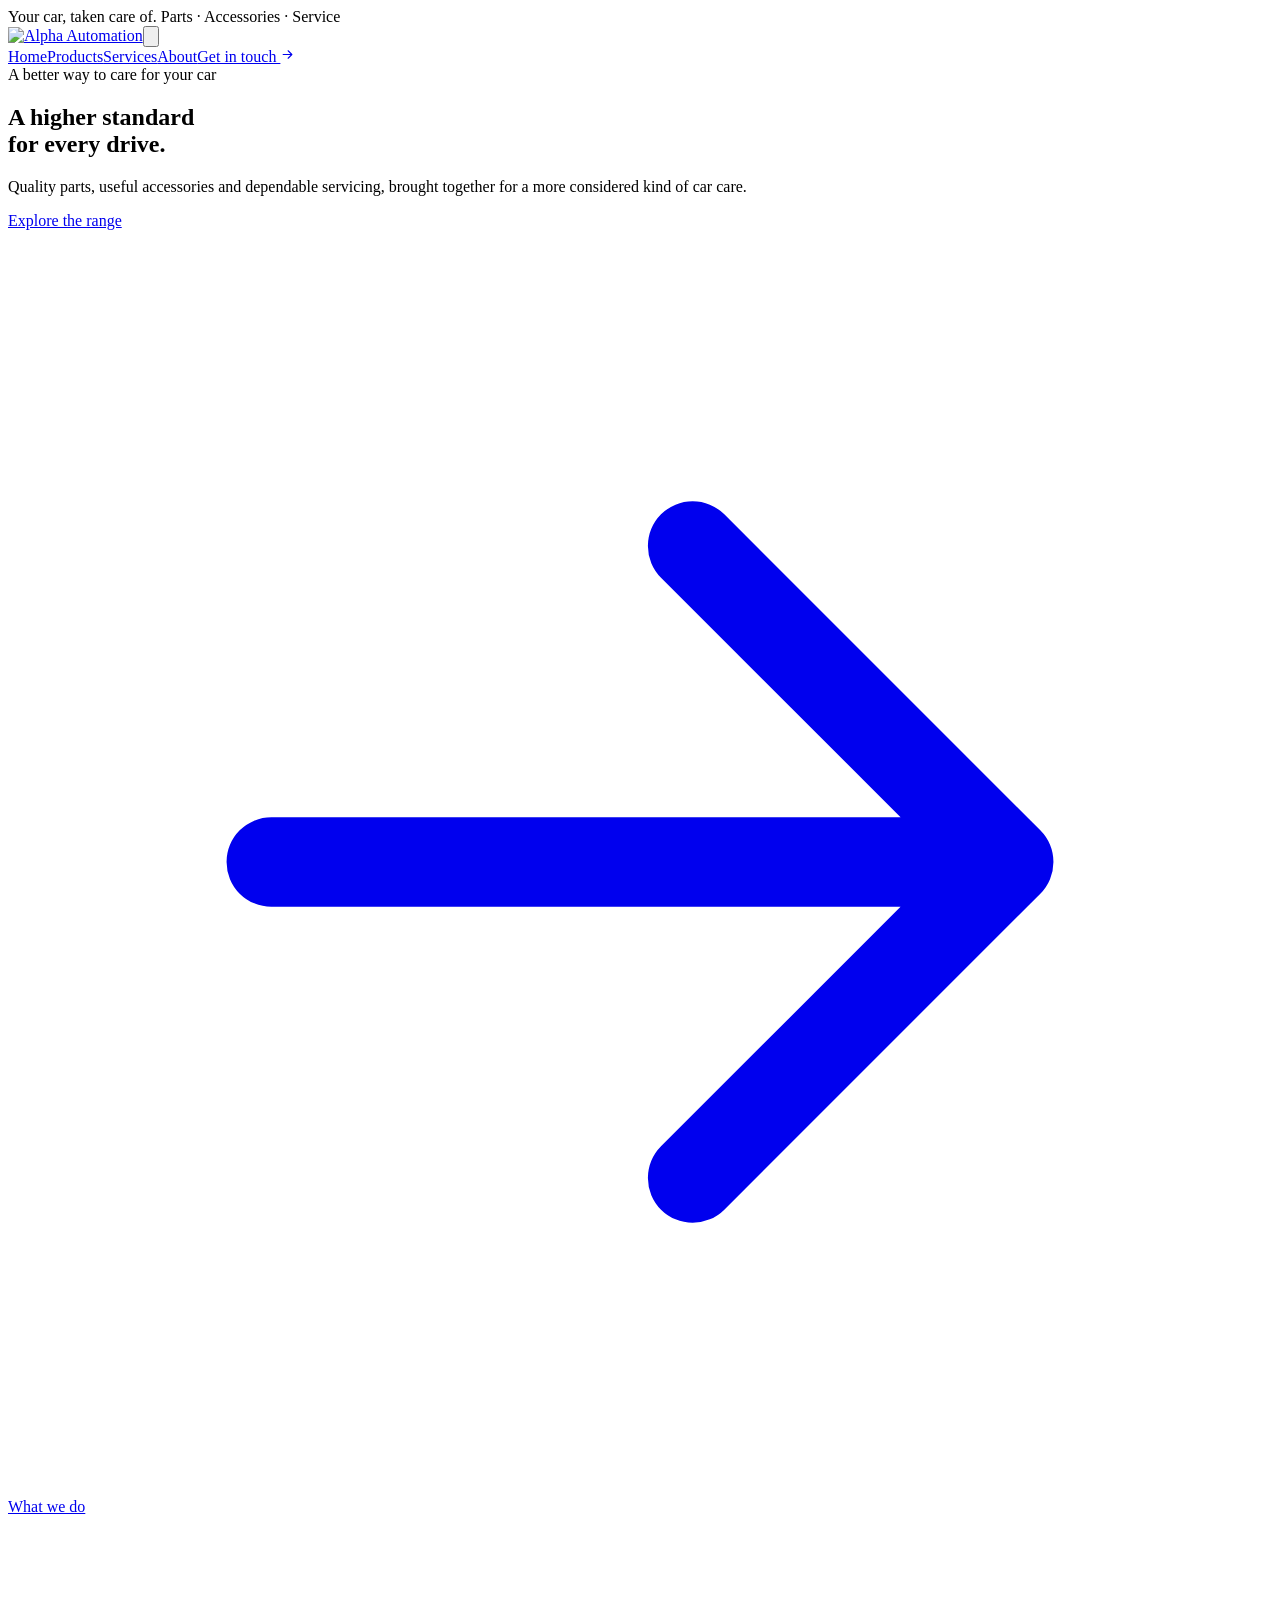
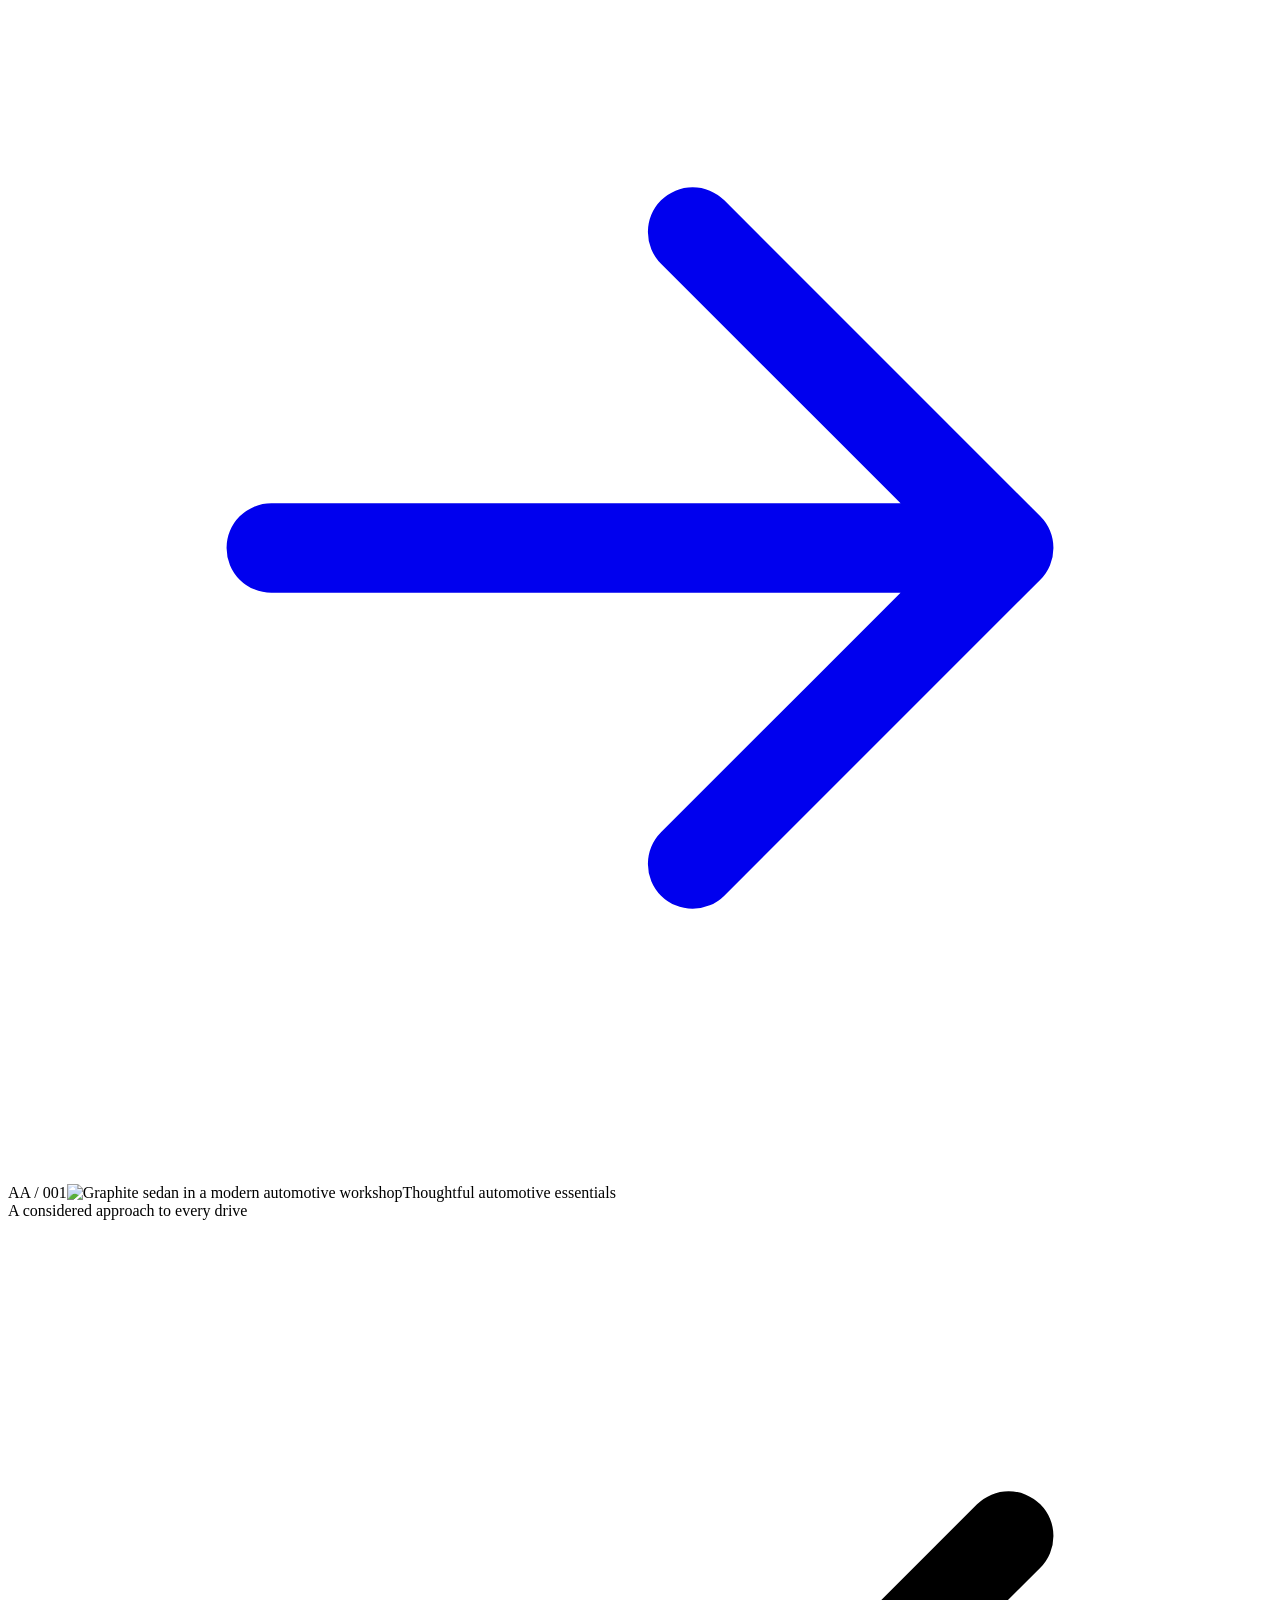
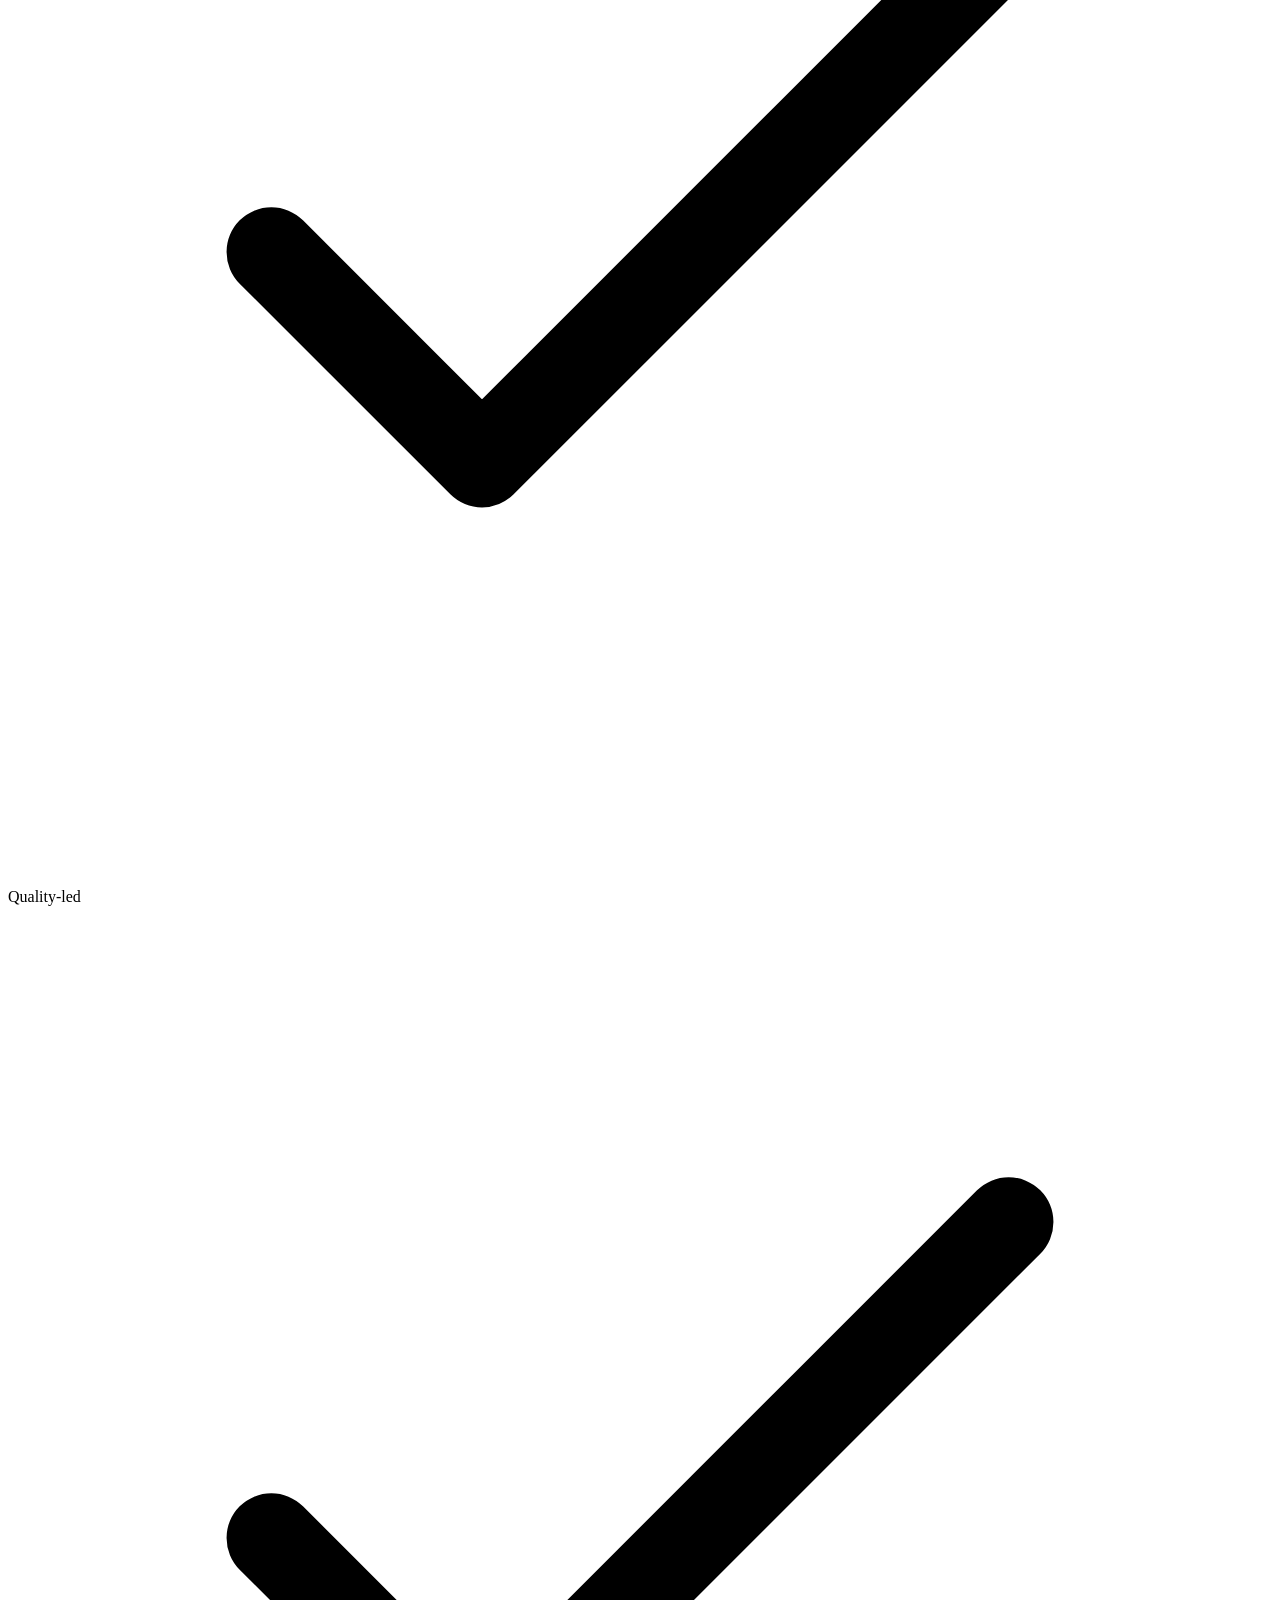
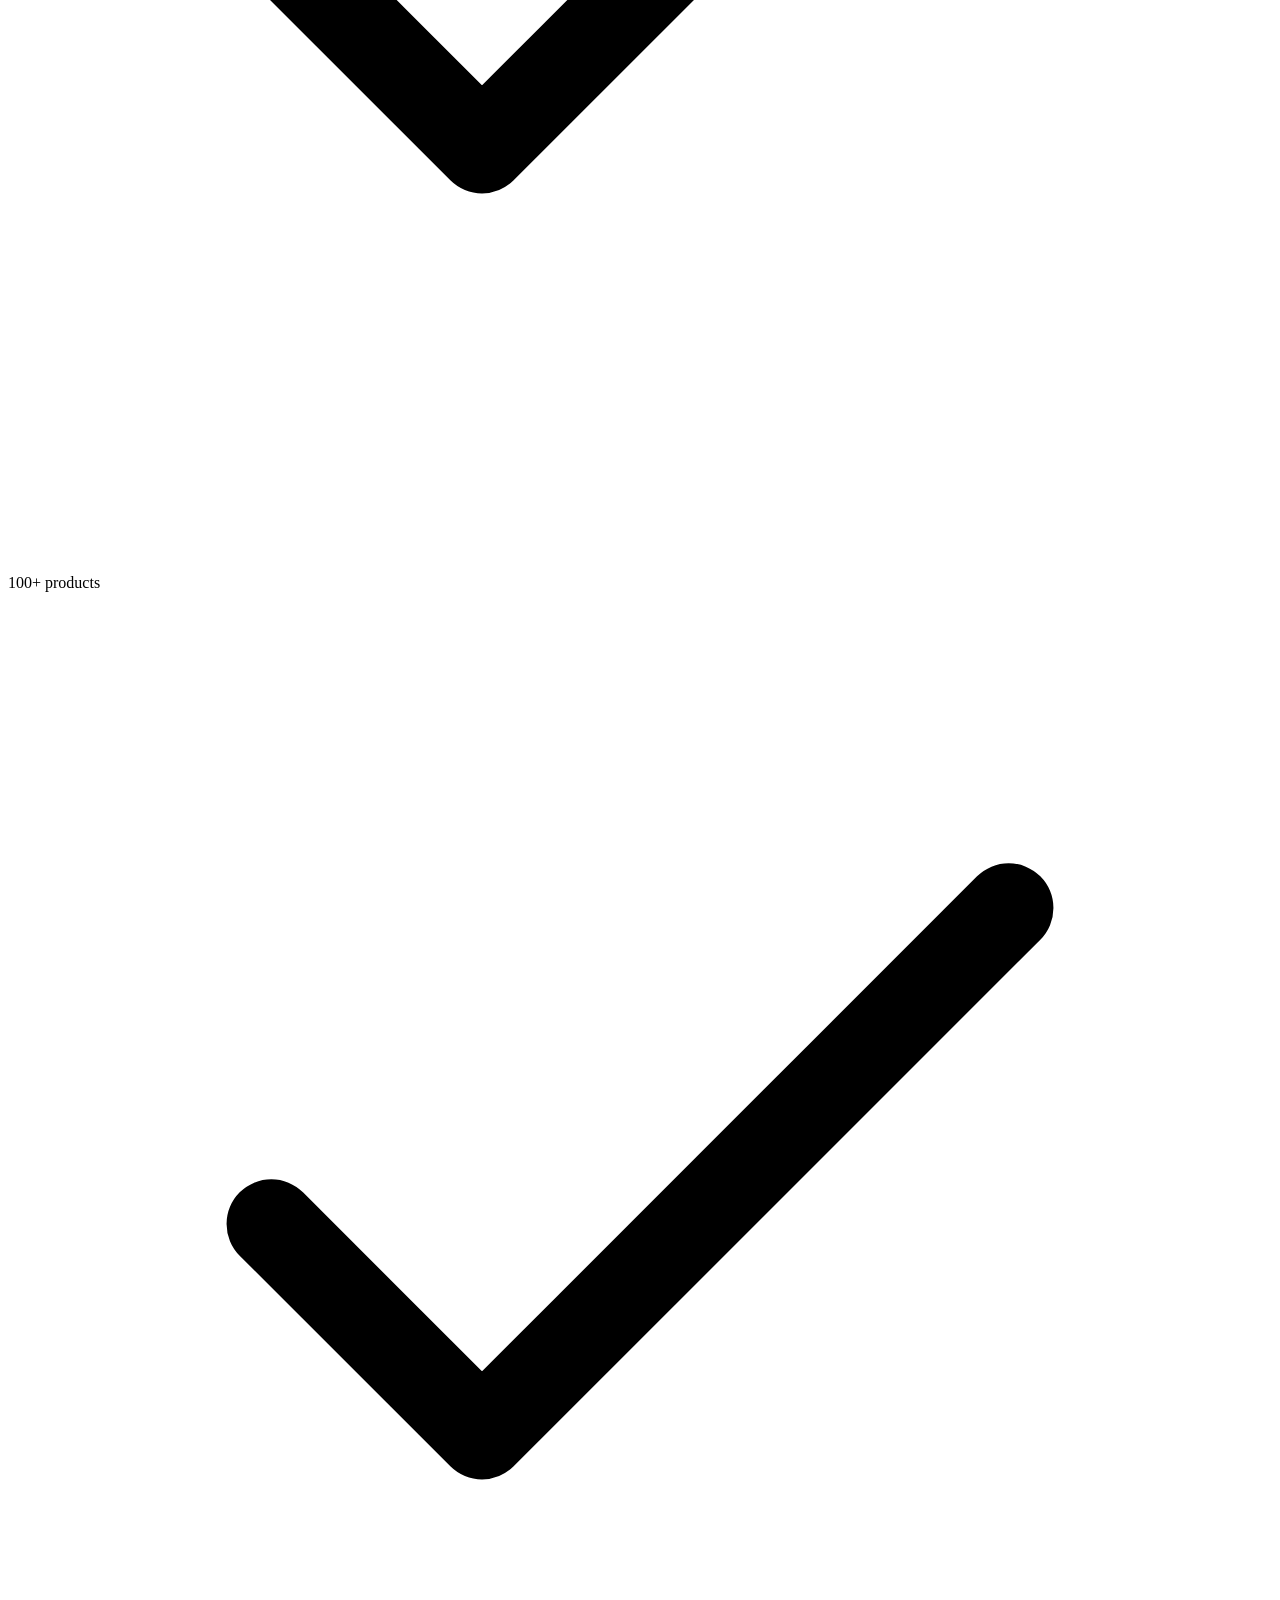
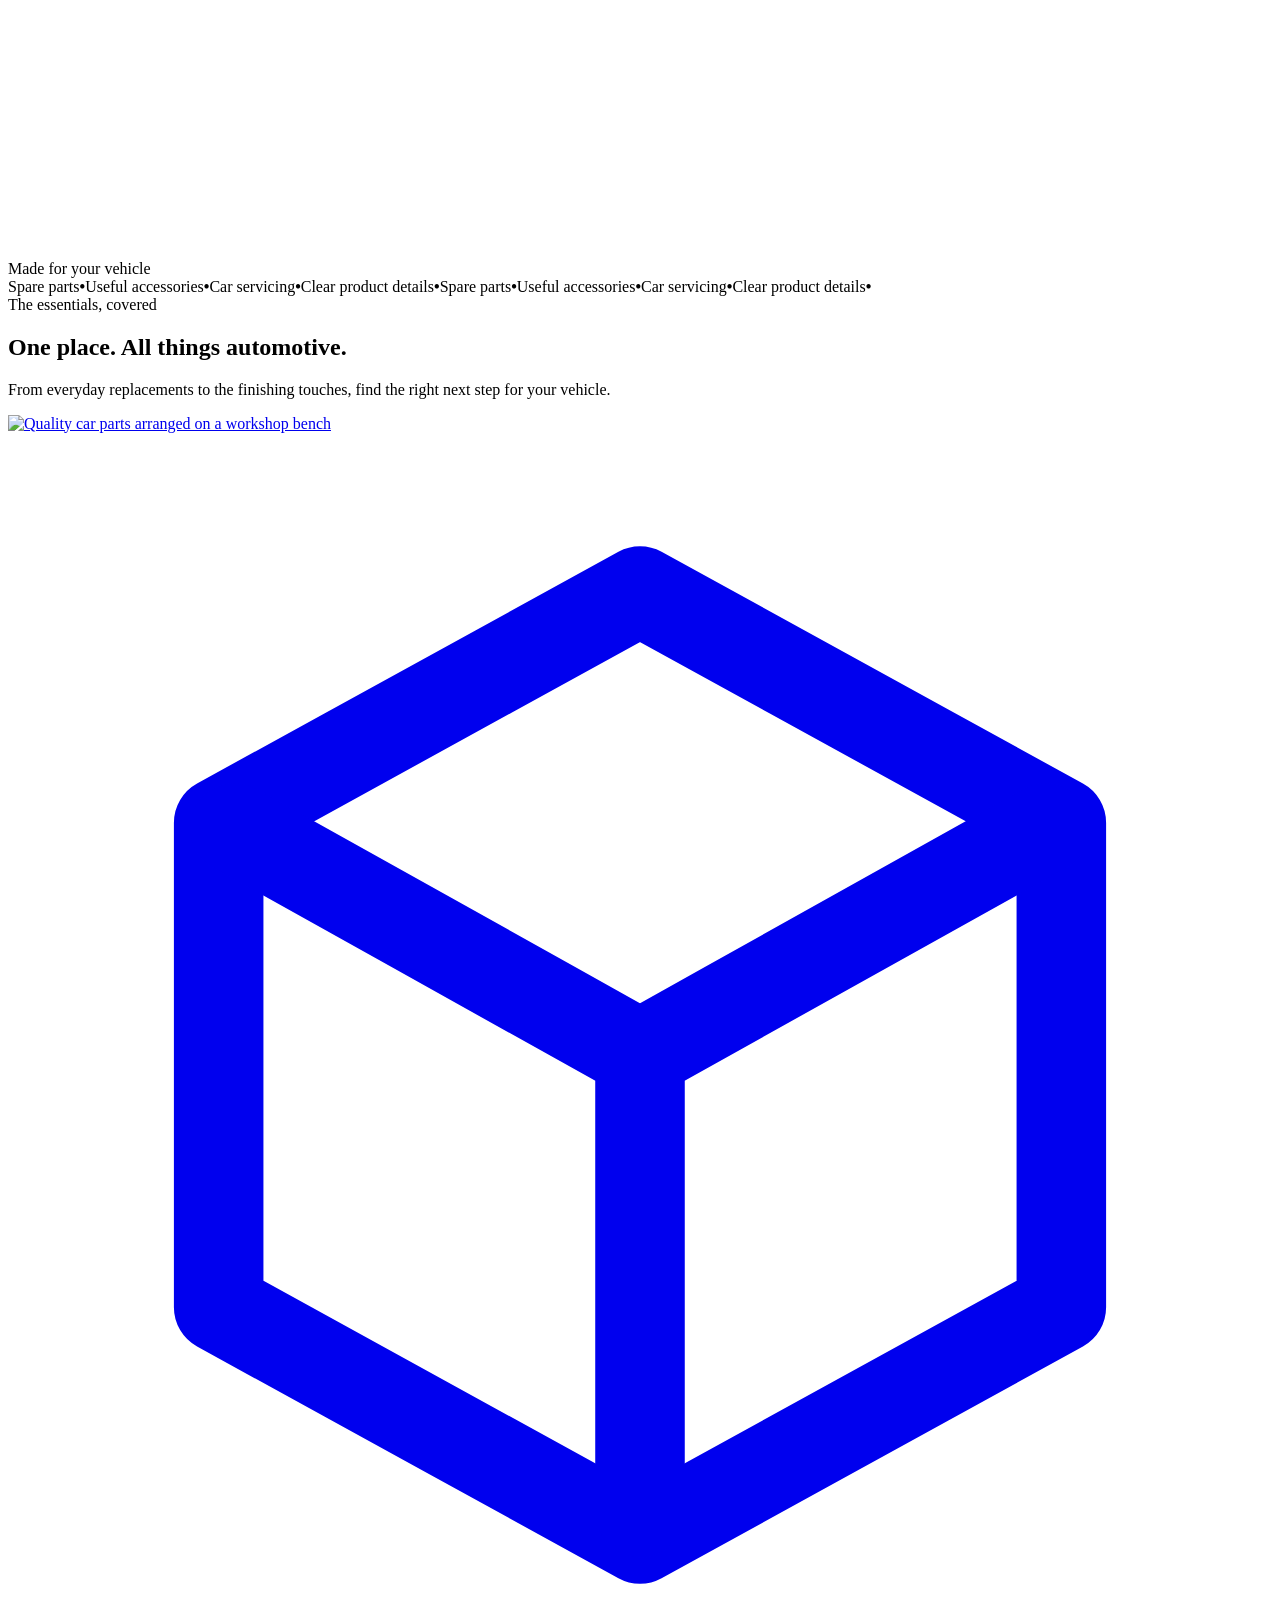
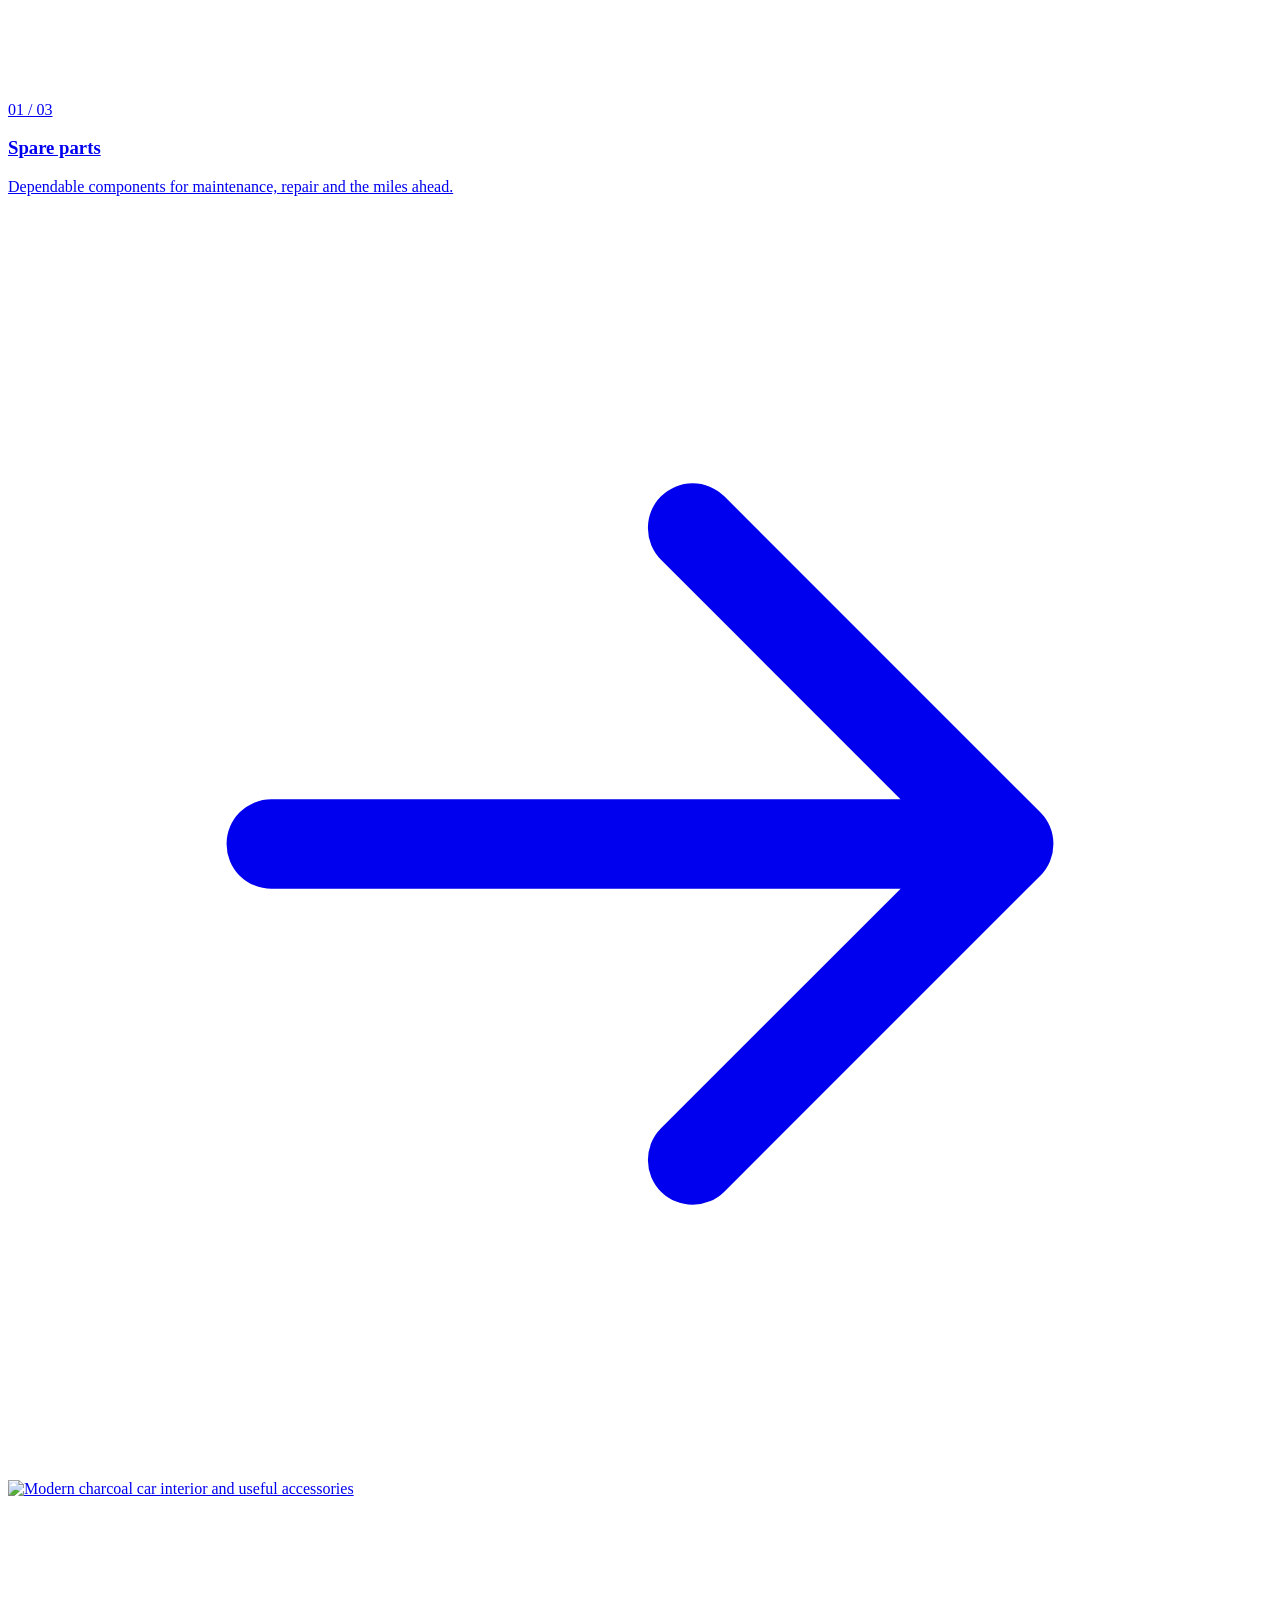
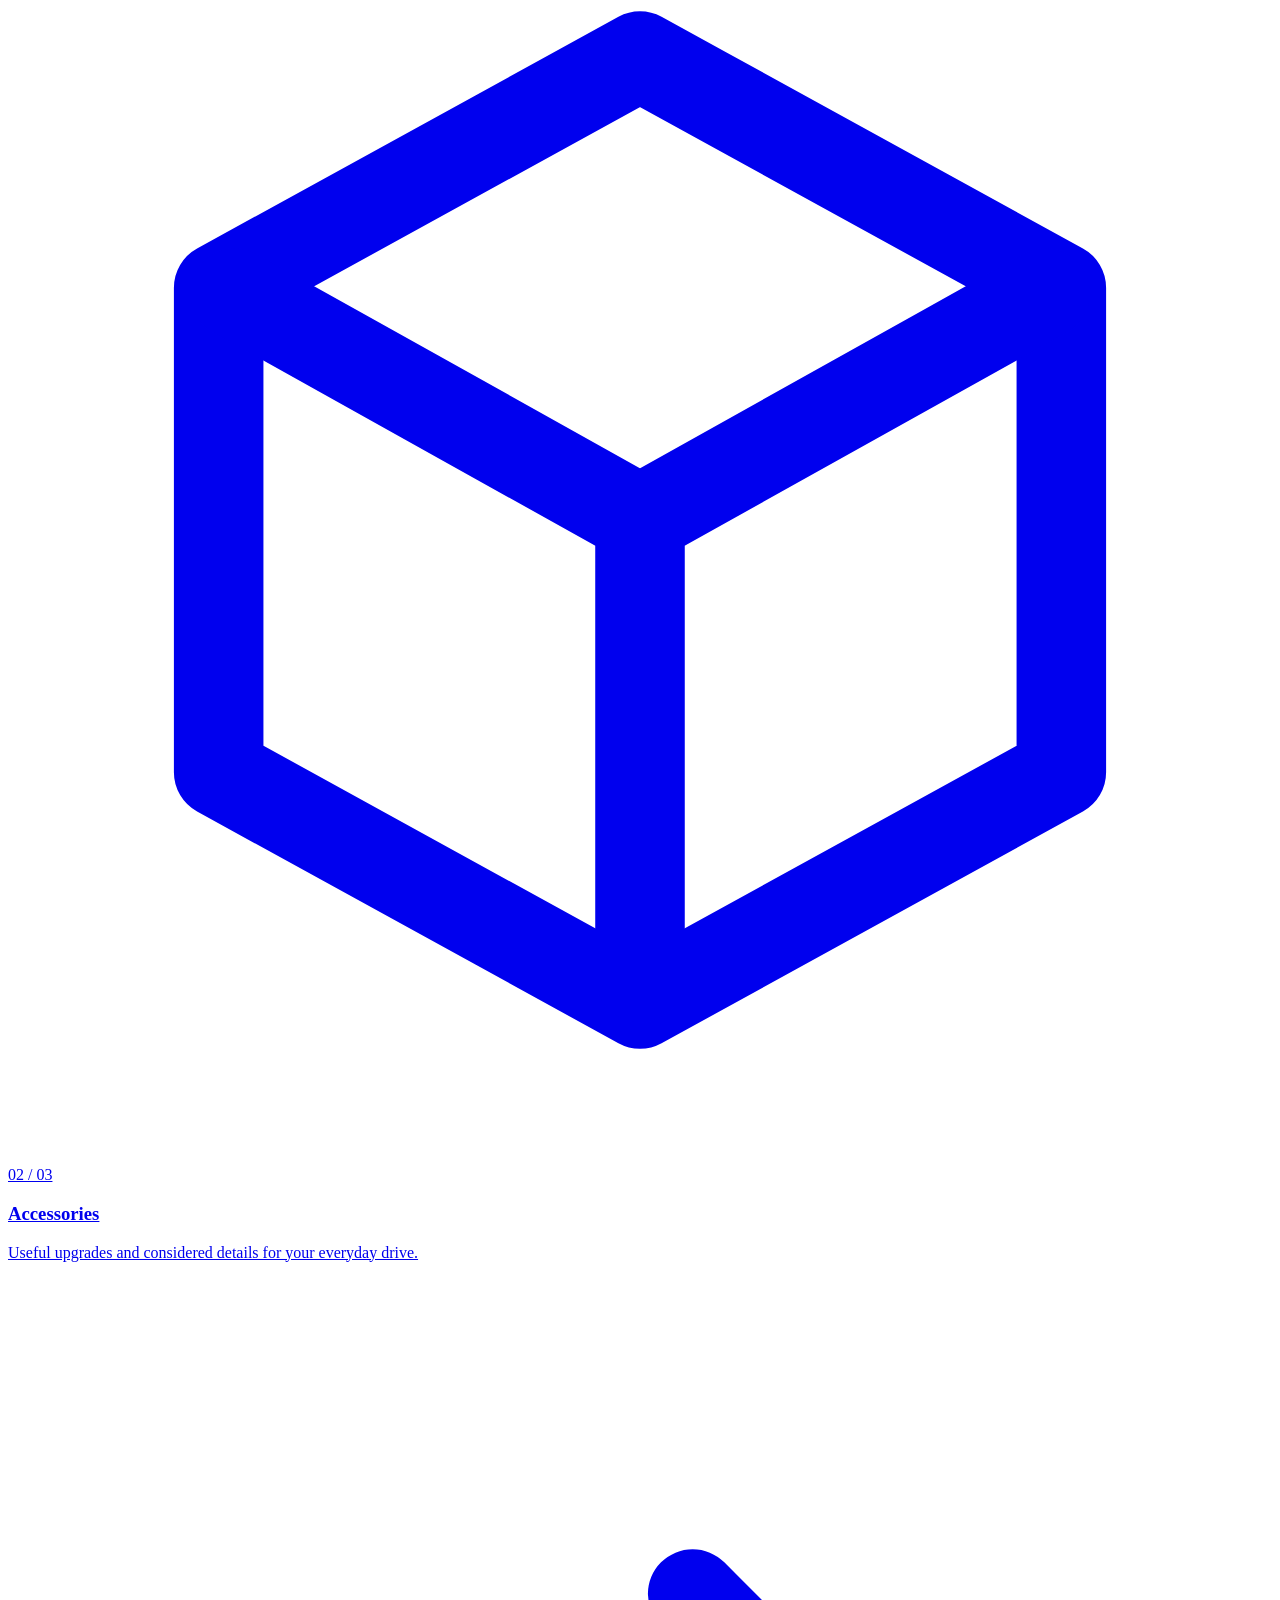
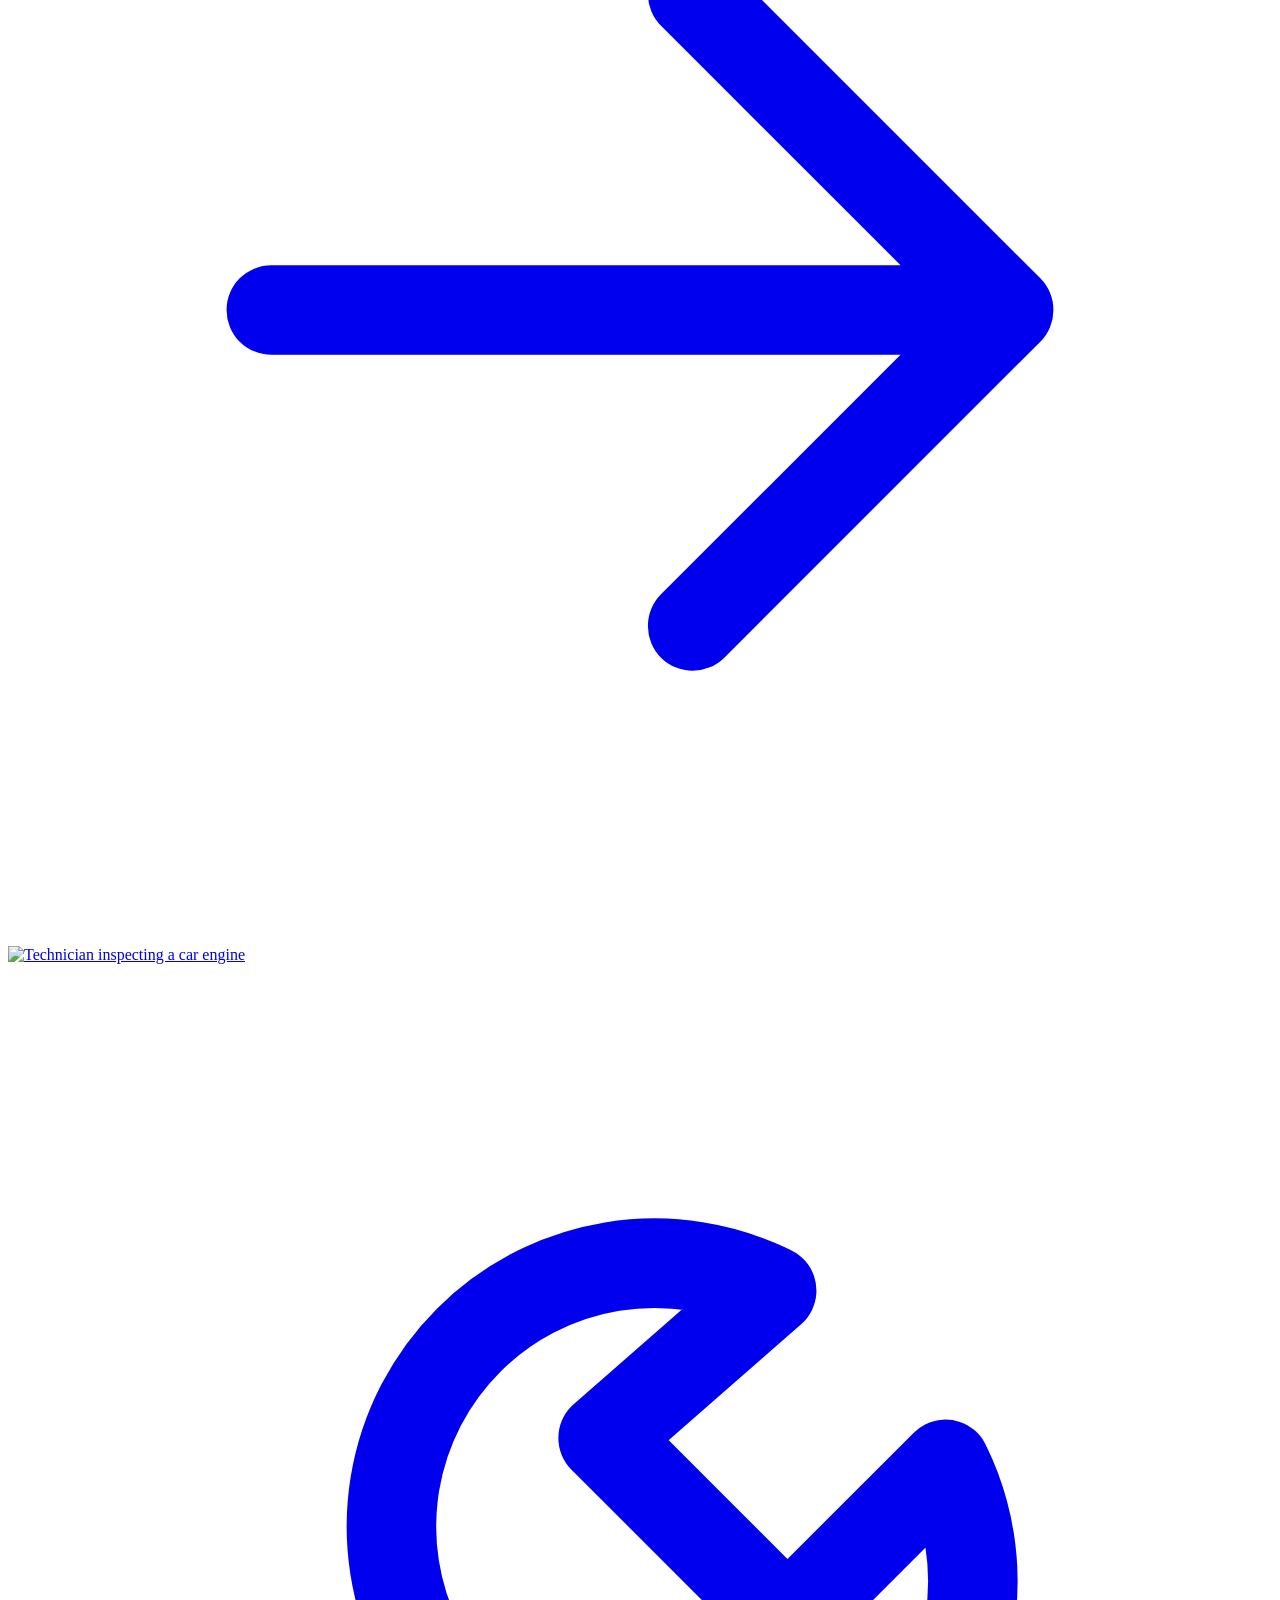
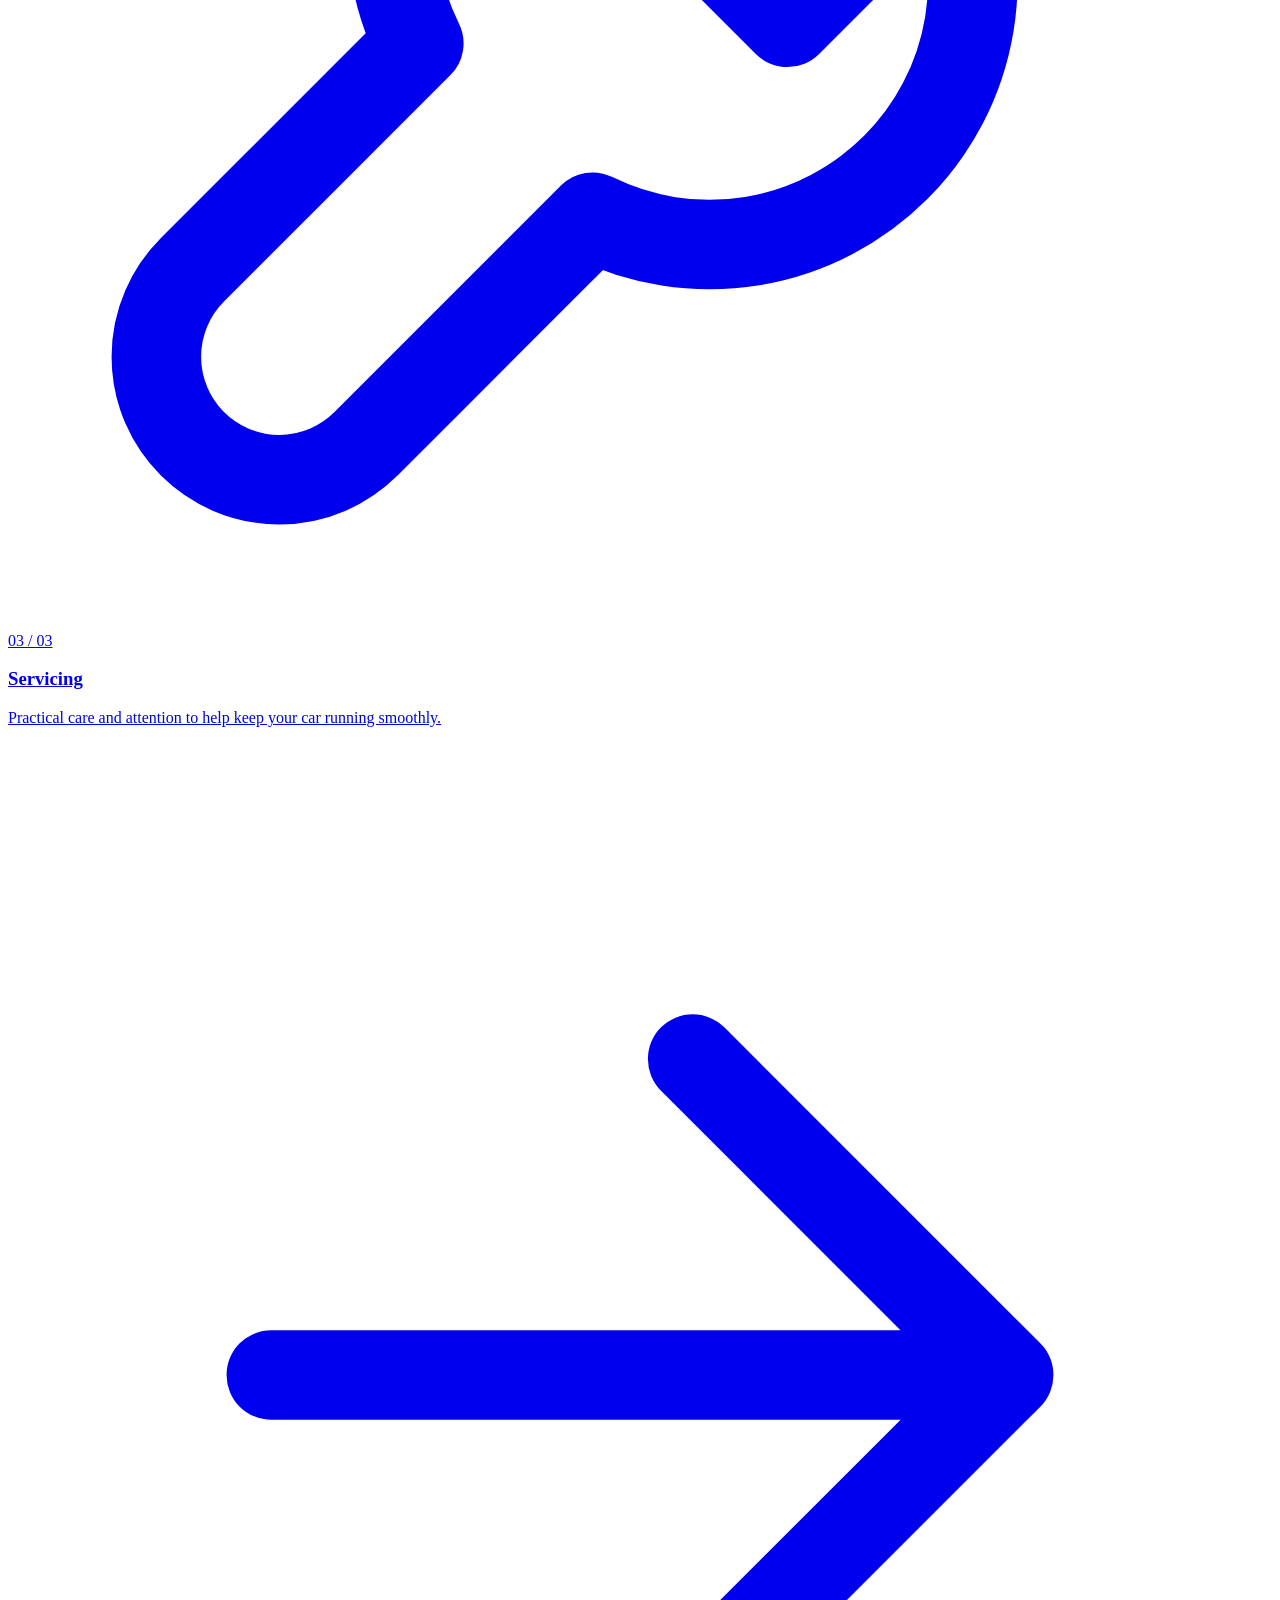
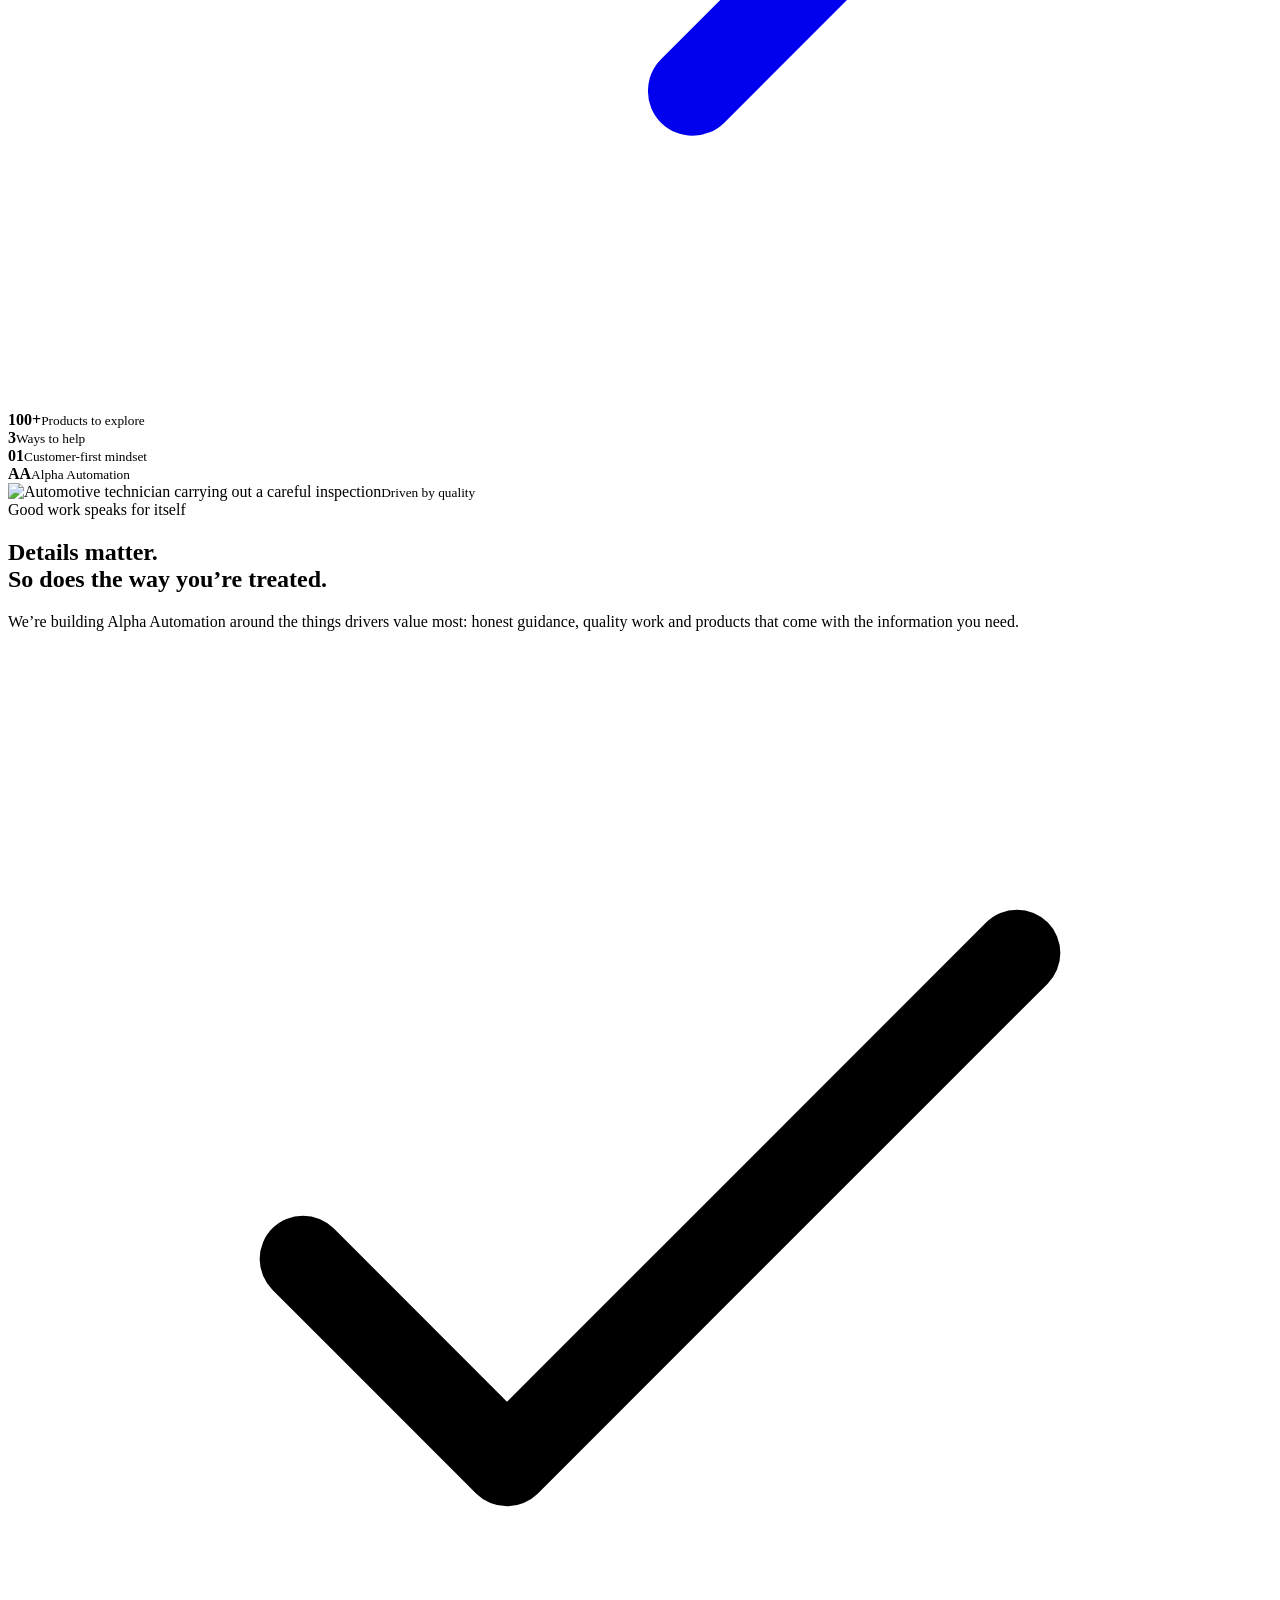
==== index.html @ ab5b9062 "Add Alpha Automation website pages" ====
<!doctype html>
<html lang="en">
<head><meta charset="utf-8"><meta name="viewport" content="width=device-width, initial-scale=1"><meta name="description" content="Alpha Automation brings together quality car parts, accessories and servicing. Find what your vehicle needs, all in one place."><meta name="theme-color" content="#f7f7f5"><title>Alpha Automation — Everything your car needs</title><link rel="icon" href="assets/alpha-logo.png"><link rel="stylesheet" href="assets/site.css"><link rel="stylesheet" href="assets/details.css"><link rel="stylesheet" href="assets/visual-upgrade.css"><link rel="stylesheet" href="assets/readability.css"></head>
<body>
<div class="announcement">Your car, taken care of. <span>Parts · Accessories · Service</span></div>
<header class="header"><div class="wrap nav"><a class="brand" href="index.html" aria-label="Alpha Automation home"><img src="assets/alpha-logo.png" alt="Alpha Automation"></a><button class="menu-toggle" aria-label="Open navigation" aria-expanded="false"><svg viewBox="0 0 24 24" fill="none" stroke="currentColor" stroke-width="1.7"><path d="M4 7h16M4 12h16M4 17h16"/></svg></button><nav class="links" aria-label="Main navigation"><a href="index.html" aria-current="page">Home</a><a href="products.html">Products</a><a href="services.html">Services</a><a href="about.html">About</a><a class="nav-cta" href="contact.html">Get in touch <svg viewBox="0 0 24 24" width="15" height="15" viewBox="0 0 24 24" fill="none" stroke="currentColor" stroke-width="1.7" stroke-linecap="round" stroke-linejoin="round" aria-hidden="true"><path d="M5 12h14m-6-6 6 6-6 6"/></svg></a></nav></div></header>
<main>
<section class="hero"><div class="wrap hero-grid"><div class="hero-copy"><div class="eyebrow">A better way to care for your car</div><h1>A higher standard<br><span>for every drive.</span></h1><p>Quality parts, useful accessories and dependable servicing, brought together for a more considered kind of car care.</p><div class="button-row"><a class="button" href="products.html">Explore the range <svg viewBox="0 0 24 24" fill="none" stroke="currentColor" stroke-width="1.7" stroke-linecap="round" stroke-linejoin="round" aria-hidden="true"><path d="M5 12h14m-6-6 6 6-6 6"/></svg></a><a class="text-link" href="services.html">What we do <svg viewBox="0 0 24 24" fill="none" stroke="currentColor" stroke-width="1.7" stroke-linecap="round" stroke-linejoin="round" aria-hidden="true"><path d="M5 12h14m-6-6 6 6-6 6"/></svg></a></div></div><div class="hero-art"><span class="art-index">AA / 001</span><img src="assets/hero-automotive.jpg" alt="Graphite sedan in a modern automotive workshop"><span class="art-label">Thoughtful automotive essentials</span></div></div></section>
<div class="wrap trust-row"><div class="trust-note">A considered approach to every drive</div><div class="trust-items"><span><svg viewBox="0 0 24 24" fill="none" stroke="currentColor" stroke-width="1.7" stroke-linecap="round" stroke-linejoin="round" aria-hidden="true"><path d="m5 12 4 4L19 6"/></svg>Quality-led</span><span><svg viewBox="0 0 24 24" fill="none" stroke="currentColor" stroke-width="1.7" stroke-linecap="round" stroke-linejoin="round" aria-hidden="true"><path d="m5 12 4 4L19 6"/></svg>100+ products</span><span><svg viewBox="0 0 24 24" fill="none" stroke="currentColor" stroke-width="1.7" stroke-linecap="round" stroke-linejoin="round" aria-hidden="true"><path d="m5 12 4 4L19 6"/></svg>Made for your vehicle</span></div></div>
<div class="route-strip" aria-label="Alpha Automation: spare parts, accessories and servicing"><div class="route-track" aria-hidden="true"><span>Spare parts</span><b>•</b><span>Useful accessories</span><b>•</b><span>Car servicing</span><b>•</b><span>Clear product details</span><b>•</b><span>Spare parts</span><b>•</b><span>Useful accessories</span><b>•</b><span>Car servicing</span><b>•</b><span>Clear product details</span><b>•</b></div></div><section class="section"><div class="wrap"><div class="section-head"><div><div class="eyebrow">The essentials, covered</div><h2>One place. All things automotive.</h2></div><p>From everyday replacements to the finishing touches, find the right next step for your vehicle.</p></div><div class="category-grid"><a class="category-card" href="products.html#spare-parts"><img class="category-photo" src="assets/product-parts.jpg" alt="Quality car parts arranged on a workshop bench"><div class="category-details"><div class="card-top"><span class="icon-box"><svg viewBox="0 0 24 24" fill="none" stroke="currentColor" stroke-width="1.7" stroke-linecap="round" stroke-linejoin="round" aria-hidden="true"><path d="m12 3 8 4.4v9.2L12 21l-8-4.4V7.4L12 3Z"/><path d="m4.3 7.5 7.7 4.3 7.7-4.3M12 12v8.5"/></svg></span><span class="card-number">01 / 03</span></div><div><h3>Spare parts</h3><p>Dependable components for maintenance, repair and the miles ahead.</p></div></div><svg class="card-arrow" viewBox="0 0 24 24" fill="none" stroke="currentColor" stroke-width="1.7" stroke-linecap="round" stroke-linejoin="round" aria-hidden="true"><path d="M5 12h14m-6-6 6 6-6 6"/></svg></a><a class="category-card" href="products.html#accessories"><img class="category-photo" src="assets/interior-accessories.jpg" alt="Modern charcoal car interior and useful accessories"><div class="category-details"><div class="card-top"><span class="icon-box"><svg viewBox="0 0 24 24" fill="none" stroke="currentColor" stroke-width="1.7" stroke-linecap="round" stroke-linejoin="round" aria-hidden="true"><path d="m12 3 8 4.4v9.2L12 21l-8-4.4V7.4L12 3Z"/><path d="m4.3 7.5 7.7 4.3 7.7-4.3M12 12v8.5"/></svg></span><span class="card-number">02 / 03</span></div><div><h3>Accessories</h3><p>Useful upgrades and considered details for your everyday drive.</p></div></div><svg class="card-arrow" viewBox="0 0 24 24" fill="none" stroke="currentColor" stroke-width="1.7" stroke-linecap="round" stroke-linejoin="round" aria-hidden="true"><path d="M5 12h14m-6-6 6 6-6 6"/></svg></a><a class="category-card" href="services.html"><img class="category-photo" src="assets/service-workshop.jpg" alt="Technician inspecting a car engine"><div class="category-details"><div class="card-top"><span class="icon-box"><svg viewBox="0 0 24 24" fill="none" stroke="currentColor" stroke-width="1.7" stroke-linecap="round" stroke-linejoin="round" aria-hidden="true"><path d="M14.5 6.2a5 5 0 0 0-6.7 6.7L3.5 17.2a2.3 2.3 0 0 0 3.3 3.3l4.3-4.3a5 5 0 0 0 6.7-6.7l-3 3-3.5-3.5 3.2-2.8Z"/></svg></span><span class="card-number">03 / 03</span></div><div><h3>Servicing</h3><p>Practical care and attention to help keep your car running smoothly.</p></div></div><svg class="card-arrow" viewBox="0 0 24 24" fill="none" stroke="currentColor" stroke-width="1.7" stroke-linecap="round" stroke-linejoin="round" aria-hidden="true"><path d="M5 12h14m-6-6 6 6-6 6"/></svg></a></div></div></section>
<section class="stat-band"><div class="wrap stats"><div class="stat"><strong>100<span>+</span></strong><small>Products to explore</small></div><div class="stat"><strong>3</strong><small>Ways to help</small></div><div class="stat"><strong>01</strong><small>Customer-first mindset</small></div><div class="stat"><strong>AA</strong><small>Alpha Automation</small></div></div></section>
<section class="section"><div class="wrap split"><div class="split-visual"><img class="split-image" src="assets/service-workshop.jpg" alt="Automotive technician carrying out a careful inspection"><small>Driven by quality</small></div><div class="split-copy"><div class="eyebrow">Good work speaks for itself</div><h2>Details matter.<br>So does the way you’re treated.</h2><p>We’re building Alpha Automation around the things drivers value most: honest guidance, quality work and products that come with the information you need.</p><ul class="check-list"><li><svg viewBox="0 0 24 24" fill="none" stroke="currentColor" stroke-width="1.7" stroke-linecap="round" stroke-linejoin="round" aria-hidden="true"><path d="m5 12 4 4L19 6"/></svg>Clear product information and specifications</li><li><svg viewBox="0 0 24 24" fill="none" stroke="currentColor" stroke-width="1.7" stroke-linecap="round" stroke-linejoin="round" aria-hidden="true"><path d="m5 12 4 4L19 6"/></svg>Support across parts, accessories and servicing</li><li><svg viewBox="0 0 24 24" fill="none" stroke="currentColor" stroke-width="1.7" stroke-linecap="round" stroke-linejoin="round" aria-hidden="true"><path d="m5 12 4 4L19 6"/></svg>A modern, straightforward experience</li></ul><a class="text-link" href="about.html">Get to know us <svg viewBox="0 0 24 24" fill="none" stroke="currentColor" stroke-width="1.7" stroke-linecap="round" stroke-linejoin="round" aria-hidden="true"><path d="M5 12h14m-6-6 6 6-6 6"/></svg></a></div></div></section>
<section class="section" style="padding-top:0"><div class="wrap cta"><div><div class="eyebrow">Need a hand?</div><h2>Tell us what your car needs.</h2><p>Share the details and we’ll help you find the right way forward.</p></div><a class="button" href="contact.html">Start an enquiry <svg viewBox="0 0 24 24" fill="none" stroke="currentColor" stroke-width="1.7" stroke-linecap="round" stroke-linejoin="round" aria-hidden="true"><path d="M5 12h14m-6-6 6 6-6 6"/></svg></a></div></section>
</main>
<footer class="footer"><div class="wrap"><div class="footer-main"><div class="footer-brand"><a href="index.html"><img src="assets/alpha-logo.png" alt="Alpha Automation"></a><p>Quality automotive essentials, helpful service and a better experience at every turn.</p></div><div class="footer-col"><h4>Explore</h4><a href="products.html">Products</a><a href="services.html">Services</a><a href="about.html">About Alpha</a></div><div class="footer-col"><h4>Help</h4><a href="contact.html">Contact</a><a href="contact.html#faq">FAQs</a></div><div class="footer-col footer-contact"><h4>Contact details</h4><div class="contact-line"><svg viewBox="0 0 24 24" fill="none" stroke="currentColor" stroke-width="1.7" stroke-linecap="round" stroke-linejoin="round" aria-hidden="true"><path d="M21 16.4v3a2 2 0 0 1-2.2 2A19.8 19.8 0 0 1 10.2 18a19.5 19.5 0 0 1-6-6A19.8 19.8 0 0 1 1.9 3.2 2 2 0 0 1 3.9 1h3a2 2 0 0 1 2 1.7c.12.9.33 1.8.65 2.65a2 2 0 0 1-.45 2.1L7.8 8.8a16 16 0 0 0 6 6l1.35-1.3a2 2 0 0 1 2.1-.45c.85.32 1.75.53 2.65.65A2 2 0 0 1 21 16.4Z"/></svg><a href="tel:+919892121089">+91 98921 21089</a></div><div class="contact-line"><svg viewBox="0 0 24 24" fill="none" stroke="currentColor" stroke-width="1.7" stroke-linecap="round" stroke-linejoin="round" aria-hidden="true"><path d="M21 16.4v3a2 2 0 0 1-2.2 2A19.8 19.8 0 0 1 10.2 18a19.5 19.5 0 0 1-6-6A19.8 19.8 0 0 1 1.9 3.2 2 2 0 0 1 3.9 1h3a2 2 0 0 1 2 1.7c.12.9.33 1.8.65 2.65a2 2 0 0 1-.45 2.1L7.8 8.8a16 16 0 0 0 6 6l1.35-1.3a2 2 0 0 1 2.1-.45c.85.32 1.75.53 2.65.65A2 2 0 0 1 21 16.4Z"/></svg><a href="tel:+919107000080">+91 91070 00080</a></div><div class="contact-line"><svg viewBox="0 0 24 24" fill="none" stroke="currentColor" stroke-width="1.6" stroke-linecap="round" stroke-linejoin="round" aria-hidden="true"><rect x="3" y="5" width="18" height="14" rx="1.5"/><path d="m4 7 8 6 8-6"/></svg><a href="mailto:email-alphaautomation9@gmail.com">email-alphaautomation9@gmail.com</a></div><div class="contact-line"><svg viewBox="0 0 24 24" fill="none" stroke="currentColor" stroke-width="1.55" stroke-linecap="round" stroke-linejoin="round" aria-hidden="true"><path d="M20.5 11.3a8.45 8.45 0 0 1-12.4 7.5L4 20l1.2-4A8.45 8.45 0 1 1 20.5 11.3Z"/><path d="M8.4 7.5c-.2-.4-.4-.5-.7-.5h-.5c-.3 0-.6.1-.8.4-.3.3-1 1-1 2.3s1 2.7 1.2 2.9c.1.2 2 3.2 5 4.3.7.3 1.2.5 1.6.6.7.2 1.3.2 1.8.1.5-.1 1.6-.7 1.8-1.3.2-.6.2-1.2.2-1.3-.1-.1-.3-.2-.6-.3l-1.9-.9c-.3-.1-.5-.2-.6.1l-.9 1.1c-.2.2-.3.2-.6.1-.3-.1-1.2-.4-2.2-1.3-.8-.7-1.3-1.6-1.5-1.9-.1-.3 0-.4.1-.6l.5-.6c.2-.2.2-.3.3-.5.1-.2 0-.4 0-.5l-.8-2.1Z"/></svg><a href="https://wa.me/919920092190" target="_blank" rel="noopener noreferrer">WhatsApp +91 99200 92190</a></div></div></div><div class="footer-bottom"><span>© <span data-year></span> Alpha Automation</span><span>Made for the road ahead.</span></div></div></footer>
<script src="assets/site.js"></script></body></html>
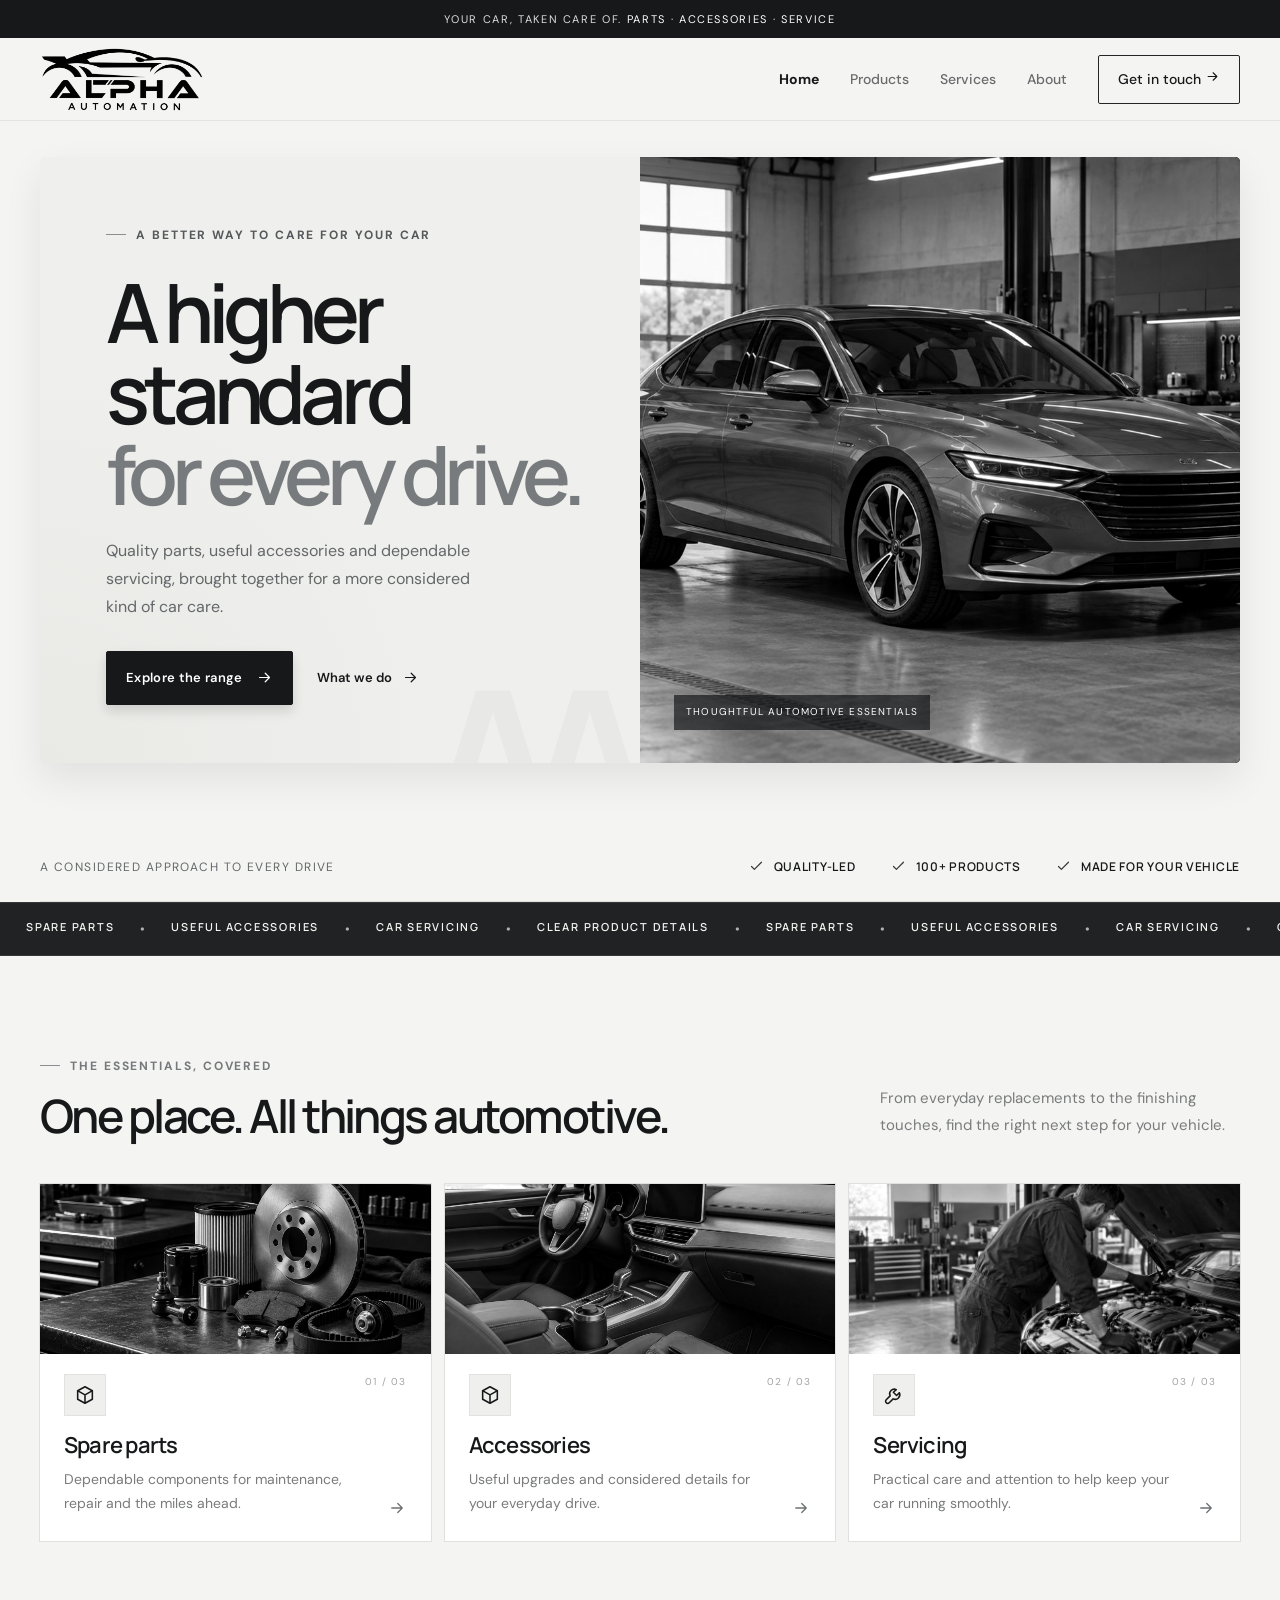
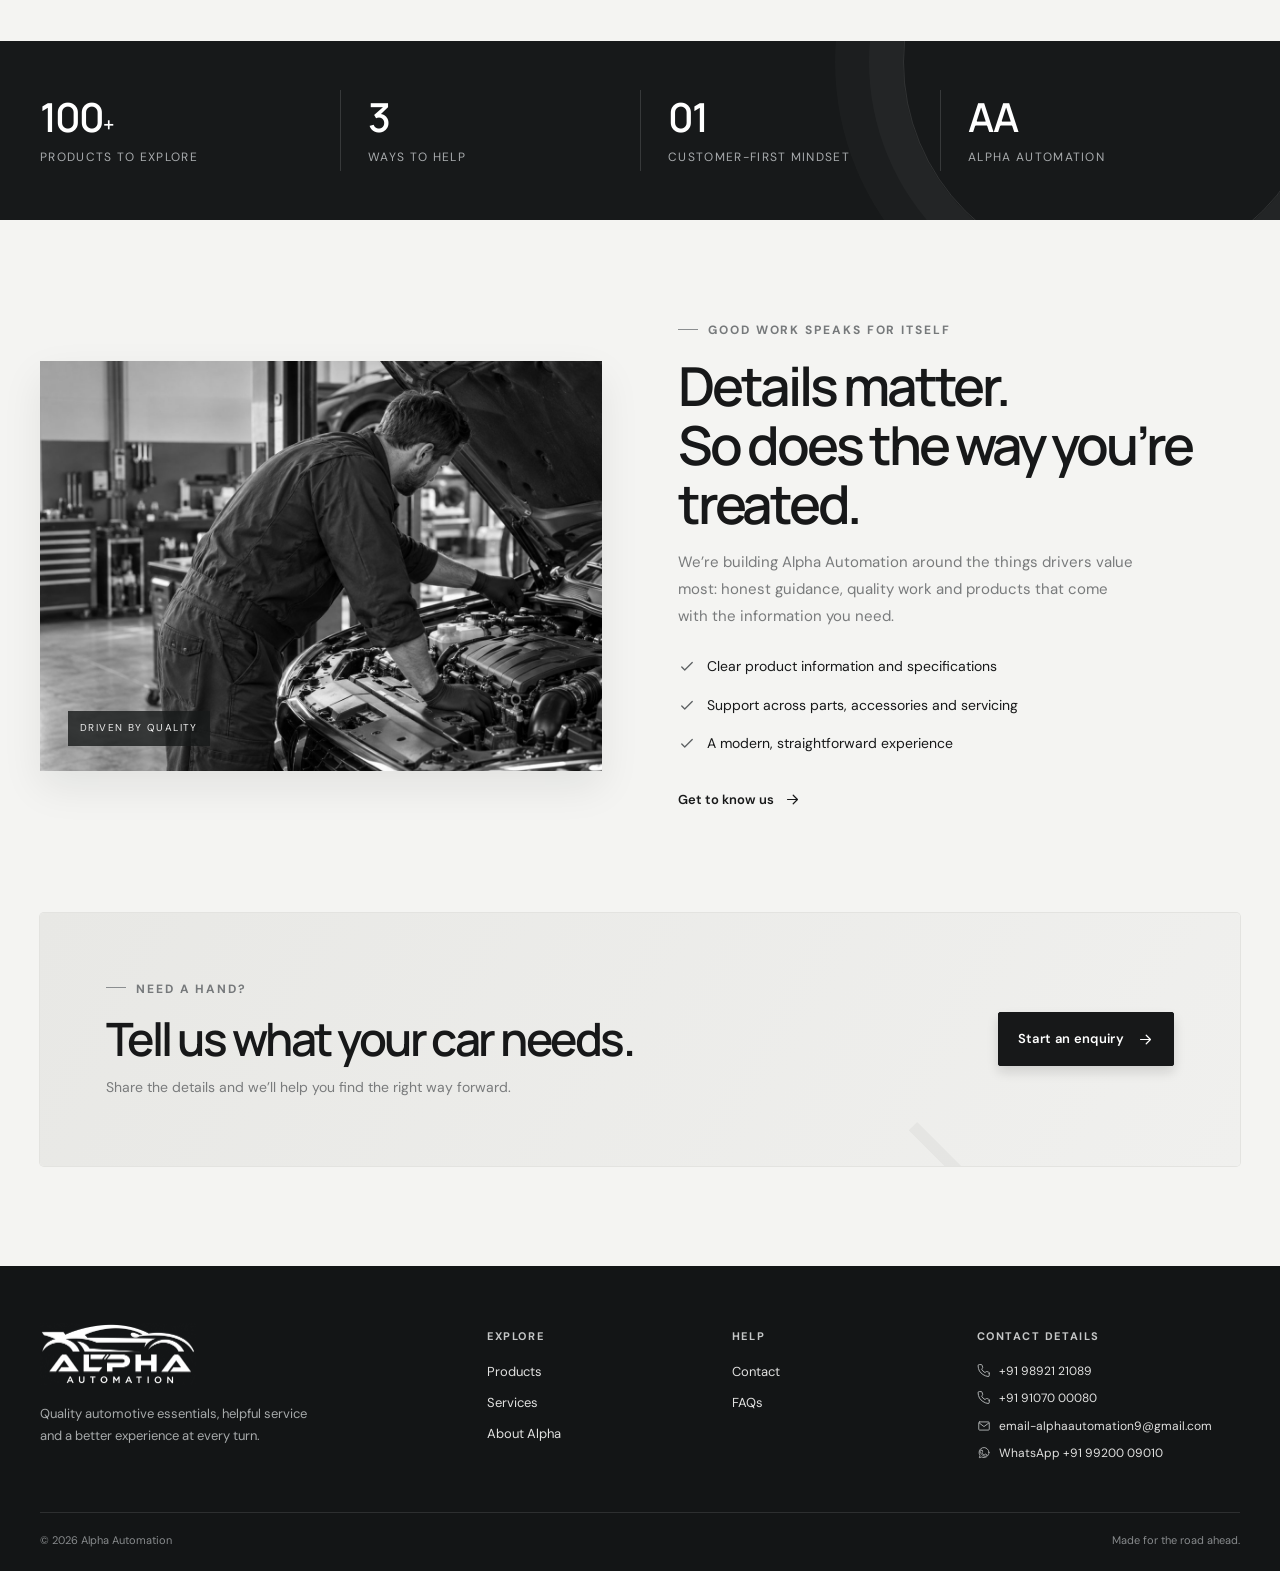
==== commit 04255d46: "Update WhatsApp contact number" ====
--- a/index.html
+++ b/index.html
@@ -12,5 +12,5 @@
 <section class="section"><div class="wrap split"><div class="split-visual"><img class="split-image" src="assets/service-workshop.jpg" alt="Automotive technician carrying out a careful inspection"><small>Driven by quality</small></div><div class="split-copy"><div class="eyebrow">Good work speaks for itself</div><h2>Details matter.<br>So does the way you’re treated.</h2><p>We’re building Alpha Automation around the things drivers value most: honest guidance, quality work and products that come with the information you need.</p><ul class="check-list"><li><svg viewBox="0 0 24 24" fill="none" stroke="currentColor" stroke-width="1.7" stroke-linecap="round" stroke-linejoin="round" aria-hidden="true"><path d="m5 12 4 4L19 6"/></svg>Clear product information and specifications</li><li><svg viewBox="0 0 24 24" fill="none" stroke="currentColor" stroke-width="1.7" stroke-linecap="round" stroke-linejoin="round" aria-hidden="true"><path d="m5 12 4 4L19 6"/></svg>Support across parts, accessories and servicing</li><li><svg viewBox="0 0 24 24" fill="none" stroke="currentColor" stroke-width="1.7" stroke-linecap="round" stroke-linejoin="round" aria-hidden="true"><path d="m5 12 4 4L19 6"/></svg>A modern, straightforward experience</li></ul><a class="text-link" href="about.html">Get to know us <svg viewBox="0 0 24 24" fill="none" stroke="currentColor" stroke-width="1.7" stroke-linecap="round" stroke-linejoin="round" aria-hidden="true"><path d="M5 12h14m-6-6 6 6-6 6"/></svg></a></div></div></section>
 <section class="section" style="padding-top:0"><div class="wrap cta"><div><div class="eyebrow">Need a hand?</div><h2>Tell us what your car needs.</h2><p>Share the details and we’ll help you find the right way forward.</p></div><a class="button" href="contact.html">Start an enquiry <svg viewBox="0 0 24 24" fill="none" stroke="currentColor" stroke-width="1.7" stroke-linecap="round" stroke-linejoin="round" aria-hidden="true"><path d="M5 12h14m-6-6 6 6-6 6"/></svg></a></div></section>
 </main>
-<footer class="footer"><div class="wrap"><div class="footer-main"><div class="footer-brand"><a href="index.html"><img src="assets/alpha-logo.png" alt="Alpha Automation"></a><p>Quality automotive essentials, helpful service and a better experience at every turn.</p></div><div class="footer-col"><h4>Explore</h4><a href="products.html">Products</a><a href="services.html">Services</a><a href="about.html">About Alpha</a></div><div class="footer-col"><h4>Help</h4><a href="contact.html">Contact</a><a href="contact.html#faq">FAQs</a></div><div class="footer-col footer-contact"><h4>Contact details</h4><div class="contact-line"><svg viewBox="0 0 24 24" fill="none" stroke="currentColor" stroke-width="1.7" stroke-linecap="round" stroke-linejoin="round" aria-hidden="true"><path d="M21 16.4v3a2 2 0 0 1-2.2 2A19.8 19.8 0 0 1 10.2 18a19.5 19.5 0 0 1-6-6A19.8 19.8 0 0 1 1.9 3.2 2 2 0 0 1 3.9 1h3a2 2 0 0 1 2 1.7c.12.9.33 1.8.65 2.65a2 2 0 0 1-.45 2.1L7.8 8.8a16 16 0 0 0 6 6l1.35-1.3a2 2 0 0 1 2.1-.45c.85.32 1.75.53 2.65.65A2 2 0 0 1 21 16.4Z"/></svg><a href="tel:+919892121089">+91 98921 21089</a></div><div class="contact-line"><svg viewBox="0 0 24 24" fill="none" stroke="currentColor" stroke-width="1.7" stroke-linecap="round" stroke-linejoin="round" aria-hidden="true"><path d="M21 16.4v3a2 2 0 0 1-2.2 2A19.8 19.8 0 0 1 10.2 18a19.5 19.5 0 0 1-6-6A19.8 19.8 0 0 1 1.9 3.2 2 2 0 0 1 3.9 1h3a2 2 0 0 1 2 1.7c.12.9.33 1.8.65 2.65a2 2 0 0 1-.45 2.1L7.8 8.8a16 16 0 0 0 6 6l1.35-1.3a2 2 0 0 1 2.1-.45c.85.32 1.75.53 2.65.65A2 2 0 0 1 21 16.4Z"/></svg><a href="tel:+919107000080">+91 91070 00080</a></div><div class="contact-line"><svg viewBox="0 0 24 24" fill="none" stroke="currentColor" stroke-width="1.6" stroke-linecap="round" stroke-linejoin="round" aria-hidden="true"><rect x="3" y="5" width="18" height="14" rx="1.5"/><path d="m4 7 8 6 8-6"/></svg><a href="mailto:email-alphaautomation9@gmail.com">email-alphaautomation9@gmail.com</a></div><div class="contact-line"><svg viewBox="0 0 24 24" fill="none" stroke="currentColor" stroke-width="1.55" stroke-linecap="round" stroke-linejoin="round" aria-hidden="true"><path d="M20.5 11.3a8.45 8.45 0 0 1-12.4 7.5L4 20l1.2-4A8.45 8.45 0 1 1 20.5 11.3Z"/><path d="M8.4 7.5c-.2-.4-.4-.5-.7-.5h-.5c-.3 0-.6.1-.8.4-.3.3-1 1-1 2.3s1 2.7 1.2 2.9c.1.2 2 3.2 5 4.3.7.3 1.2.5 1.6.6.7.2 1.3.2 1.8.1.5-.1 1.6-.7 1.8-1.3.2-.6.2-1.2.2-1.3-.1-.1-.3-.2-.6-.3l-1.9-.9c-.3-.1-.5-.2-.6.1l-.9 1.1c-.2.2-.3.2-.6.1-.3-.1-1.2-.4-2.2-1.3-.8-.7-1.3-1.6-1.5-1.9-.1-.3 0-.4.1-.6l.5-.6c.2-.2.2-.3.3-.5.1-.2 0-.4 0-.5l-.8-2.1Z"/></svg><a href="https://wa.me/919920092190" target="_blank" rel="noopener noreferrer">WhatsApp +91 99200 92190</a></div></div></div><div class="footer-bottom"><span>© <span data-year></span> Alpha Automation</span><span>Made for the road ahead.</span></div></div></footer>
+<footer class="footer"><div class="wrap"><div class="footer-main"><div class="footer-brand"><a href="index.html"><img src="assets/alpha-logo.png" alt="Alpha Automation"></a><p>Quality automotive essentials, helpful service and a better experience at every turn.</p></div><div class="footer-col"><h4>Explore</h4><a href="products.html">Products</a><a href="services.html">Services</a><a href="about.html">About Alpha</a></div><div class="footer-col"><h4>Help</h4><a href="contact.html">Contact</a><a href="contact.html#faq">FAQs</a></div><div class="footer-col footer-contact"><h4>Contact details</h4><div class="contact-line"><svg viewBox="0 0 24 24" fill="none" stroke="currentColor" stroke-width="1.7" stroke-linecap="round" stroke-linejoin="round" aria-hidden="true"><path d="M21 16.4v3a2 2 0 0 1-2.2 2A19.8 19.8 0 0 1 10.2 18a19.5 19.5 0 0 1-6-6A19.8 19.8 0 0 1 1.9 3.2 2 2 0 0 1 3.9 1h3a2 2 0 0 1 2 1.7c.12.9.33 1.8.65 2.65a2 2 0 0 1-.45 2.1L7.8 8.8a16 16 0 0 0 6 6l1.35-1.3a2 2 0 0 1 2.1-.45c.85.32 1.75.53 2.65.65A2 2 0 0 1 21 16.4Z"/></svg><a href="tel:+919892121089">+91 98921 21089</a></div><div class="contact-line"><svg viewBox="0 0 24 24" fill="none" stroke="currentColor" stroke-width="1.7" stroke-linecap="round" stroke-linejoin="round" aria-hidden="true"><path d="M21 16.4v3a2 2 0 0 1-2.2 2A19.8 19.8 0 0 1 10.2 18a19.5 19.5 0 0 1-6-6A19.8 19.8 0 0 1 1.9 3.2 2 2 0 0 1 3.9 1h3a2 2 0 0 1 2 1.7c.12.9.33 1.8.65 2.65a2 2 0 0 1-.45 2.1L7.8 8.8a16 16 0 0 0 6 6l1.35-1.3a2 2 0 0 1 2.1-.45c.85.32 1.75.53 2.65.65A2 2 0 0 1 21 16.4Z"/></svg><a href="tel:+919107000080">+91 91070 00080</a></div><div class="contact-line"><svg viewBox="0 0 24 24" fill="none" stroke="currentColor" stroke-width="1.6" stroke-linecap="round" stroke-linejoin="round" aria-hidden="true"><rect x="3" y="5" width="18" height="14" rx="1.5"/><path d="m4 7 8 6 8-6"/></svg><a href="mailto:email-alphaautomation9@gmail.com">email-alphaautomation9@gmail.com</a></div><div class="contact-line"><svg viewBox="0 0 24 24" fill="none" stroke="currentColor" stroke-width="1.55" stroke-linecap="round" stroke-linejoin="round" aria-hidden="true"><path d="M20.5 11.3a8.45 8.45 0 0 1-12.4 7.5L4 20l1.2-4A8.45 8.45 0 1 1 20.5 11.3Z"/><path d="M8.4 7.5c-.2-.4-.4-.5-.7-.5h-.5c-.3 0-.6.1-.8.4-.3.3-1 1-1 2.3s1 2.7 1.2 2.9c.1.2 2 3.2 5 4.3.7.3 1.2.5 1.6.6.7.2 1.3.2 1.8.1.5-.1 1.6-.7 1.8-1.3.2-.6.2-1.2.2-1.3-.1-.1-.3-.2-.6-.3l-1.9-.9c-.3-.1-.5-.2-.6.1l-.9 1.1c-.2.2-.3.2-.6.1-.3-.1-1.2-.4-2.2-1.3-.8-.7-1.3-1.6-1.5-1.9-.1-.3 0-.4.1-.6l.5-.6c.2-.2.2-.3.3-.5.1-.2 0-.4 0-.5l-.8-2.1Z"/></svg><a href="https://wa.me/919920009010" target="_blank" rel="noopener noreferrer">WhatsApp +91 99200 09010</a></div></div></div><div class="footer-bottom"><span>© <span data-year></span> Alpha Automation</span><span>Made for the road ahead.</span></div></div></footer>
 <script src="assets/site.js"></script></body></html>
--- a/assets/site.css
+++ b/assets/site.css
@@ -0,0 +1,10 @@
+@import url('https://fonts.googleapis.com/css2?family=DM+Sans:wght@400;500;600;700&family=Manrope:wght@400;500;600;700;800&display=swap');
+:root{--ink:#171819;--paper:#f7f7f5;--white:#fff;--muted:#797b7c;--line:#e5e5e2;--soft:#efefed;--max:1200px;--sans:'DM Sans',Arial,sans-serif;--display:'Manrope','DM Sans',Arial,sans-serif}
+*{box-sizing:border-box}html{scroll-behavior:smooth}body{margin:0;background:var(--paper);color:var(--ink);font:16px/1.6 var(--sans);-webkit-font-smoothing:antialiased}img{display:block;max-width:100%}a{color:inherit;text-decoration:none}button,input,textarea{font:inherit}button,a{-webkit-tap-highlight-color:transparent}.wrap{width:min(var(--max),calc(100% - 56px));margin-inline:auto}.announcement{background:var(--ink);color:#ddd;text-align:center;font-size:11px;letter-spacing:.1em;text-transform:uppercase;padding:9px 20px}.announcement span{color:#fff}.header{position:sticky;top:0;z-index:20;background:rgba(247,247,245,.94);backdrop-filter:blur(14px);border-bottom:1px solid rgba(20,20,20,.07)}.nav{height:78px;display:flex;align-items:center;justify-content:space-between}.brand img{width:154px;height:auto}.links{display:flex;align-items:center;gap:34px;font-size:13px;font-weight:500}.links a{color:#686a6b;transition:color .2s}.links a:hover,.links a[aria-current=page]{color:var(--ink)}.links a[aria-current=page]{font-weight:700}.nav-cta{border:1px solid #242526;border-radius:3px;padding:11px 17px!important;color:var(--ink)!important}.nav-cta:hover{background:var(--ink);color:white!important}.menu-toggle{display:none;background:none;border:0;padding:9px;color:var(--ink)}.eyebrow{font-size:11px;text-transform:uppercase;letter-spacing:.16em;font-weight:700;color:#76797b}.eyebrow:before{content:'';display:inline-block;width:20px;height:1px;background:#8b8e90;vertical-align:middle;margin:0 10px 3px 0}.hero{padding:64px 0 86px}.hero-grid{display:grid;grid-template-columns:1.04fr .96fr;min-height:540px;background:#eee;border-radius:4px;overflow:hidden}.hero-copy{padding:68px 44px 52px 64px;display:flex;flex-direction:column;align-items:flex-start;justify-content:center}.hero h1,.page-hero h1{font:600 clamp(48px,6.25vw,78px)/1.05 var(--display);letter-spacing:-.065em;margin:24px 0 21px;max-width:580px}.hero h1 span{color:#8b8e90}.hero-copy>p{color:#646769;font-size:16px;max-width:420px;margin:0 0 30px}.button-row{display:flex;align-items:center;gap:24px;flex-wrap:wrap}.button{display:inline-flex;align-items:center;justify-content:center;gap:13px;padding:15px 19px;background:var(--ink);border:1px solid var(--ink);color:#fff;font-size:12px;letter-spacing:.025em;font-weight:600;transition:all .2s}.button:hover{background:#3b3e40;border-color:#3b3e40;transform:translateY(-1px)}.button svg{width:17px;height:17px}.text-link{display:inline-flex;align-items:center;gap:10px;font-size:12px;font-weight:600}.text-link svg{width:17px;height:17px;transition:transform .2s}.text-link:hover svg{transform:translateX(4px)}.hero-art{background:#17191a;position:relative;overflow:hidden;display:grid;place-items:center;min-height:400px}.hero-art:before{content:'';position:absolute;inset:0;background:radial-gradient(ellipse at 54% 47%,#45494b 0,transparent 58%),linear-gradient(135deg,#242728,#111314 75%)}.hero-art:after{content:'';position:absolute;inset:22px;border:1px solid #ffffff16}.hero-art img{position:relative;z-index:1;width:100%;max-width:660px;filter:drop-shadow(0 22px 28px #0008)}.art-label{position:absolute;z-index:2;left:45px;bottom:40px;color:#c2c5c6;font-size:10px;text-transform:uppercase;letter-spacing:.14em}.art-index{position:absolute;right:42px;top:37px;color:#a5a8a9;font-size:10px;letter-spacing:.14em}.trust-row{display:flex;align-items:center;justify-content:space-between;gap:24px;padding:28px 0;border-bottom:1px solid var(--line)}.trust-note{font-size:11px;text-transform:uppercase;letter-spacing:.12em;color:#858789}.trust-items{display:flex;gap:50px;font:600 12px var(--display);letter-spacing:.03em}.trust-items span{display:flex;align-items:center;gap:9px}.trust-items svg{width:17px;height:17px;color:#818486}.section{padding:94px 0}.section-head{display:flex;align-items:flex-end;justify-content:space-between;gap:30px;margin-bottom:37px}.section h2,.cta h2{font:600 clamp(32px,4vw,46px)/1.12 var(--display);letter-spacing:-.055em;margin:14px 0 0}.section-head>p{max-width:360px;color:var(--muted);font-size:14px;margin:0 0 3px}.category-grid{display:grid;grid-template-columns:repeat(3,1fr);gap:14px}.category-card{position:relative;min-height:248px;padding:26px;background:#fff;border:1px solid var(--line);display:flex;flex-direction:column;justify-content:space-between;transition:transform .2s,border-color .2s}.category-card:hover{transform:translateY(-3px);border-color:#b8b9b7}.card-top{display:flex;justify-content:space-between;align-items:flex-start}.icon-box{width:44px;height:44px;background:#f3f3f1;display:grid;place-items:center}.icon-box svg{width:22px;height:22px}.card-number{font-size:10px;color:#a2a3a3;letter-spacing:.12em}.category-card h3{font:600 20px var(--display);letter-spacing:-.035em;margin:0 0 7px}.category-card p{font-size:13px;color:var(--muted);margin:0;max-width:300px}.card-arrow{position:absolute;right:27px;bottom:27px;width:18px;height:18px;color:#6d7072}.stat-band{background:#202223;color:#fff;padding:43px 0}.stats{display:grid;grid-template-columns:repeat(4,1fr)}.stat{padding:4px 27px;border-left:1px solid #ffffff24}.stat:first-child{border:0;padding-left:0}.stat strong{display:block;font:600 34px/1.15 var(--display);letter-spacing:-.05em}.stat strong span{font-size:20px}.stat small{display:block;margin-top:7px;color:#a8abad;font-size:11px;letter-spacing:.06em;text-transform:uppercase}.split{display:grid;grid-template-columns:1fr 1fr;gap:90px;align-items:center}.split-visual{background:#e8e8e5;min-height:380px;position:relative;display:flex;align-items:center;justify-content:center;overflow:hidden}.split-visual:before,.split-visual:after{content:'';position:absolute;border:1px solid #c9cac7;border-radius:50%;width:330px;height:330px}.split-visual:after{width:240px;height:240px}.split-visual .monogram{font:800 132px/.9 var(--display);letter-spacing:-.13em;color:#252728;position:relative;z-index:1}.split-visual small{position:absolute;bottom:25px;left:28px;font-size:10px;letter-spacing:.14em;text-transform:uppercase;color:#767879}.split-copy h2{font:600 clamp(34px,4.3vw,50px)/1.1 var(--display);letter-spacing:-.06em;margin:16px 0}.split-copy>p{color:var(--muted);font-size:14px;max-width:460px}.check-list{list-style:none;padding:0;margin:25px 0 28px;display:grid;gap:13px}.check-list li{display:flex;align-items:center;gap:11px;font-size:13px}.check-list svg{width:18px;height:18px;color:#5c6062}.cta{background:#e9e9e6;padding:61px 64px;display:flex;align-items:center;justify-content:space-between;gap:35px}.cta h2{max-width:560px}.cta p{font-size:13px;color:var(--muted);margin:12px 0 0}.footer{background:#17191a;color:#fff;padding:57px 0 22px}.footer-main{display:grid;grid-template-columns:2fr 1fr 1fr 1.3fr;gap:42px;padding-bottom:48px}.footer-brand img{width:145px;filter:invert(1)}.footer-brand p{max-width:270px;color:#a6a9aa;font-size:12px;margin:18px 0 0}.footer h4{font-size:10px;text-transform:uppercase;letter-spacing:.14em;color:#8f9294;margin:4px 0 16px}.footer-col a,.footer-col p{display:block;color:#e1e1e0;font-size:12px;margin:9px 0}.footer-col a:hover{color:#aeb1b2}.footer-bottom{border-top:1px solid #ffffff1c;padding-top:18px;display:flex;justify-content:space-between;gap:20px;color:#878a8c;font-size:10px}.page-hero{padding:77px 0 49px}.page-hero h1{font-size:clamp(45px,6vw,69px);max-width:800px;margin:16px 0 20px}.page-hero p{max-width:590px;color:var(--muted);font-size:15px;margin:0}.breadcrumb{font-size:11px;color:#858789;margin-bottom:26px}.breadcrumb a{color:var(--ink)}.content-section{padding:20px 0 90px}.page-banner{background:#1c1e1f;color:#fff;padding:39px;display:flex;justify-content:space-between;align-items:center;gap:25px;margin-bottom:22px}.page-banner p{color:#b5b7b8;margin:0;font-size:13px}.page-banner strong{display:block;font:600 27px var(--display);letter-spacing:-.04em}.filter-bar{display:flex;gap:8px;flex-wrap:wrap;margin:27px 0}.filter-btn{border:1px solid #d9dad8;background:transparent;padding:9px 13px;color:#696c6d;font-size:11px;cursor:pointer}.filter-btn.active,.filter-btn:hover{background:#1c1e1f;color:#fff;border-color:#1c1e1f}.product-grid{display:grid;grid-template-columns:repeat(3,1fr);gap:14px}.product-card{background:#fff;border:1px solid var(--line);padding:20px;min-height:205px;display:flex;flex-direction:column;transition:transform .2s}.product-card:hover{transform:translateY(-2px)}.product-card[hidden]{display:none}.product-meta{display:flex;justify-content:space-between;align-items:center;color:#858789;font-size:9px;text-transform:uppercase;letter-spacing:.12em}.product-card h3{font:600 18px var(--display);letter-spacing:-.03em;margin:28px 0 7px}.product-card p{font-size:12px;color:var(--muted);margin:0}.product-foot{margin-top:auto;padding-top:18px;display:flex;justify-content:space-between;align-items:center;font-size:10px;color:#76797a}.product-foot a{display:inline-flex;align-items:center;gap:7px;font-weight:600;color:var(--ink)}.product-foot svg{width:15px;height:15px}.service-grid{display:grid;grid-template-columns:repeat(2,1fr);gap:14px}.service-card{background:#fff;border:1px solid var(--line);padding:30px;min-height:235px}.service-card h3{font:600 22px var(--display);letter-spacing:-.04em;margin:23px 0 8px}.service-card p{font-size:13px;color:var(--muted);max-width:430px;margin:0}.service-card .icon-box{background:#f3f3f1}.process{display:grid;grid-template-columns:repeat(3,1fr);border-top:1px solid var(--line);border-bottom:1px solid var(--line);margin-top:53px}.process article{padding:27px 23px;border-left:1px solid var(--line)}.process article:first-child{border:0;padding-left:0}.process em{font-style:normal;color:#a1a3a3;font-size:11px;letter-spacing:.1em}.process h3{font:600 17px var(--display);margin:12px 0 6px}.process p{font-size:12px;color:var(--muted);margin:0}.about-grid{display:grid;grid-template-columns:.85fr 1.15fr;gap:72px;align-items:start}.about-mark{background:#202223;color:#fff;min-height:365px;padding:32px;display:flex;align-items:flex-end;position:relative;overflow:hidden}.about-mark:before,.about-mark:after{content:'';position:absolute;border:1px solid #ffffff25;border-radius:50%;width:320px;height:320px;right:-90px;top:-90px}.about-mark:after{width:230px;height:230px;right:-45px;top:-45px}.about-mark strong{font:800 60px var(--display);letter-spacing:-.1em;position:relative;z-index:1}.about-copy h2{font:600 34px/1.15 var(--display);letter-spacing:-.055em;margin:0 0 18px}.about-copy p{color:#686b6c;font-size:14px}.about-copy .check-list{margin-top:28px}.contact-grid{display:grid;grid-template-columns:.8fr 1.2fr;gap:54px;align-items:start}.contact-aside{padding-top:10px}.contact-aside h2{font:600 30px/1.15 var(--display);letter-spacing:-.05em;margin:0 0 13px}.contact-aside p{font-size:13px;color:var(--muted)}.contact-aside .note{margin-top:28px;padding:18px;background:#ebebe8;font-size:11px;color:#6e7172}.form-card{background:#fff;border:1px solid var(--line);padding:32px}.form-card h3{font:600 21px var(--display);letter-spacing:-.04em;margin:0 0 20px}.form-grid{display:grid;grid-template-columns:1fr 1fr;gap:17px}.field{display:flex;flex-direction:column;gap:7px}.field.full{grid-column:1/-1}.field label{font-size:11px;font-weight:600}.field input,.field textarea,.field select{border:1px solid #dfe0de;background:#fcfcfb;padding:12px;color:var(--ink);outline:none;font-size:12px}.field input:focus,.field textarea:focus,.field select:focus{border-color:#777}.field textarea{min-height:120px;resize:vertical}.form-note{font-size:10px;color:#858789;margin:14px 0 19px}.form-message{display:none;padding:12px;margin-top:16px;background:#f0f0ed;font-size:12px;color:#46494a}.form-message.show{display:block}.faq-grid{display:grid;grid-template-columns:1fr 1fr;gap:13px}.faq-grid article{padding:22px;background:#fff;border:1px solid var(--line)}.faq-grid h3{font:600 15px var(--display);margin:0 0 8px}.faq-grid p{font-size:12px;color:var(--muted);margin:0}.empty-state{display:none;padding:35px;text-align:center;color:var(--muted);font-size:13px}.search-box{position:relative;max-width:340px}.search-box input{width:100%;border:1px solid #d9dad8;background:#fff;padding:11px 14px;font-size:12px}.legal-note{font-size:10px;color:#929495;padding:20px 0}.mobile-only{display:none}
+@media(max-width:900px){.hero-copy{padding:45px 32px}.hero h1{font-size:57px}.trust-row{align-items:flex-start;flex-direction:column}.trust-items{gap:27px;flex-wrap:wrap}.section{padding:75px 0}.split{gap:45px}.footer-main{grid-template-columns:1.5fr 1fr 1fr}.footer-brand{grid-column:1/-1}.about-grid,.contact-grid{gap:35px}}
+@media(max-width:680px){.wrap{width:calc(100% - 36px)}.announcement{font-size:9px}.nav{height:68px}.brand img{width:132px}.menu-toggle{display:grid;place-items:center}.menu-toggle svg{width:22px;height:22px}.links{position:absolute;display:none;top:68px;left:0;right:0;padding:17px 22px 22px;background:var(--paper);border-bottom:1px solid var(--line);flex-direction:column;align-items:stretch;gap:0}.links.open{display:flex}.links a{padding:12px 2px}.links .nav-cta{margin-top:8px;text-align:center}.hero{padding:26px 0 54px}.hero-grid{grid-template-columns:1fr}.hero-copy{padding:42px 25px 35px}.hero h1{font-size:clamp(48px,13vw,66px);margin:19px 0 15px}.hero-copy>p{font-size:14px}.hero-art{min-height:260px}.hero-art img{width:105%}.hero-art:after{inset:14px}.art-label{left:29px;bottom:27px;font-size:8px}.art-index{right:27px;top:24px}.button-row{gap:16px}.button{padding:14px 15px}.trust-row{padding:23px 0}.trust-items{gap:14px 22px}.trust-items span{font-size:11px}.section{padding:63px 0}.section-head{display:block}.section-head>p{margin-top:15px}.section h2,.cta h2{font-size:35px}.category-grid,.product-grid,.service-grid{grid-template-columns:1fr}.category-card{min-height:200px}.stat-band{padding:30px 0}.stats{grid-template-columns:1fr 1fr;gap:23px 10px}.stat,.stat:first-child{padding:0 12px;border-left:1px solid #ffffff24}.stat:nth-child(odd){border-left:0;padding-left:0}.stat strong{font-size:29px}.split{grid-template-columns:1fr;gap:32px}.split-visual{min-height:260px}.split-visual .monogram{font-size:100px}.cta{padding:34px 25px;display:block}.cta .button{margin-top:22px}.footer{padding-top:41px}.footer-main{grid-template-columns:1fr 1fr;gap:28px 17px}.footer-brand{grid-column:1/-1}.footer-bottom{font-size:9px;flex-direction:column;gap:6px}.page-hero{padding:52px 0 34px}.page-hero h1{font-size:49px}.content-section{padding-bottom:65px}.page-banner{padding:25px;align-items:flex-start;flex-direction:column}.page-banner strong{font-size:23px}.process{grid-template-columns:1fr;margin-top:36px}.process article,.process article:first-child{border-left:0;border-top:1px solid var(--line);padding:19px 0}.process article:first-child{border-top:0}.about-grid,.contact-grid{grid-template-columns:1fr;gap:27px}.about-mark{min-height:230px}.about-mark strong{font-size:50px}.form-card{padding:23px 18px}.form-grid{grid-template-columns:1fr}.field.full{grid-column:auto}.faq-grid{grid-template-columns:1fr}.search-box{max-width:none;width:100%}.filter-bar{gap:6px}.filter-btn{padding:8px 10px}}
+
+/* Photographic sections and contact details */
+.hero-art img{position:relative;z-index:1;width:100%;height:100%;max-width:none;object-fit:cover;filter:saturate(.18) contrast(1.04)}
+.category-card{padding:0;overflow:hidden;min-height:300px}.category-photo{height:138px;width:100%;object-fit:cover;filter:grayscale(1)}.category-details{padding:17px 25px 23px;display:flex;flex:1;flex-direction:column;justify-content:space-between}.category-details .card-top{margin-bottom:14px}.category-card .card-arrow{z-index:2}.split-visual:before,.split-visual:after{display:none}.split-image{position:absolute;inset:0;width:100%;height:100%;object-fit:cover;filter:grayscale(1)}.split-visual small{z-index:2;background:#17191acc;color:#eee;padding:9px 12px}.product-intro-photo{height:280px;position:relative;overflow:hidden;background:#202223;margin-bottom:18px}.product-intro-photo img{width:100%;height:100%;object-fit:cover;filter:grayscale(1);opacity:.8}.product-intro-copy{position:absolute;inset:0;padding:35px;display:flex;flex-direction:column;justify-content:flex-end;color:#fff;background:linear-gradient(90deg,#151718d9 0%,#15171870 55%,transparent 100%)}.product-intro-copy h2{font:600 27px/1.14 var(--display);letter-spacing:-.04em;margin:0 0 8px;max-width:410px}.product-intro-copy p{font-size:12px;color:#e3e4e4;margin:0;max-width:430px}.service-feature{display:grid;grid-template-columns:1.1fr .9fr;min-height:300px;background:#1b1d1e;margin-bottom:28px;color:white;overflow:hidden}.service-feature img{width:100%;height:100%;min-height:300px;object-fit:cover;filter:grayscale(1)}.service-feature-copy{padding:35px;display:flex;flex-direction:column;justify-content:center}.service-feature-copy h2{font:600 28px/1.1 var(--display);letter-spacing:-.045em;margin:14px 0}.service-feature-copy p{font-size:12px;color:#b9bcbd;margin:0;max-width:400px}.about-mark{padding:0;min-height:365px}.about-photo{position:absolute;inset:0;width:100%;height:100%;object-fit:cover;filter:grayscale(1);opacity:.76}.about-mark:before{z-index:1;background:linear-gradient(0deg,#111b 0%,transparent 75%);border:0;border-radius:0;width:auto;height:auto;inset:0}.about-mark:after{display:none}.about-mark strong{font-size:37px;line-height:1.02;letter-spacing:-.06em;padding:28px;text-shadow:0 1px 12px #0008}.contact-options{display:grid;grid-template-columns:repeat(3,1fr);gap:12px;margin:12px 0 23px}.contact-option{background:#fff;border:1px solid var(--line);padding:22px;min-height:175px}.contact-option .icon-box{margin-bottom:16px}.contact-option h2{font:600 15px var(--display);margin:0 0 6px}.contact-option p{font-size:12px;color:#5f6263;margin:0;overflow-wrap:anywhere}.contact-option small{display:block;font-size:9px;color:#929495;margin-top:9px}.sample-notice{background:#ededeb;border-left:2px solid #858789;padding:15px 18px;font-size:11px;color:#696c6d}.contact-guidance{display:grid;grid-template-columns:repeat(3,1fr);gap:14px}.guidance-card{border:1px solid var(--line);background:#fff;padding:24px}.guidance-card .step{font-size:10px;letter-spacing:.12em;color:#8a8d8e}.guidance-card h3{font:600 17px var(--display);margin:14px 0 6px}.guidance-card p{font-size:12px;color:var(--muted);margin:0}.footer-contact p{line-height:2.05}.footer-contact svg{width:14px;height:14px;vertical-align:-3px;margin-right:8px;color:#aeb1b2}.footer-contact small{font-size:9px;color:#909394}
+@media(max-width:680px){.hero-art{min-height:245px}.category-grid{grid-template-columns:1fr}.category-photo{height:160px}.category-card{min-height:300px}.product-intro-photo{height:245px}.product-intro-copy{padding:22px;background:linear-gradient(0deg,#151718e8 0%,#15171840 100%)}.product-intro-copy h2{font-size:24px}.service-feature{grid-template-columns:1fr}.service-feature img{min-height:220px;max-height:250px}.service-feature-copy{padding:25px}.about-mark{min-height:250px}.contact-options,.contact-guidance{grid-template-columns:1fr}.contact-option{min-height:0}.footer-contact p{line-height:2.2}}
--- a/assets/details.css
+++ b/assets/details.css
@@ -0,0 +1,11 @@
+.hero-art img{position:relative;z-index:1;width:100%;height:100%;max-width:none;object-fit:cover;filter:grayscale(1) contrast(1.04)}
+.category-card{padding:0;overflow:hidden;min-height:300px}.category-photo{height:138px;width:100%;object-fit:cover;filter:grayscale(1)}.category-details{padding:17px 25px 23px;display:flex;flex:1;flex-direction:column;justify-content:space-between}.category-details .card-top{margin-bottom:14px}.category-card .card-arrow{z-index:2}
+.split-visual:before,.split-visual:after{display:none}.split-image{position:absolute;inset:0;width:100%;height:100%;object-fit:cover;filter:grayscale(1)}.split-visual small{z-index:2;background:#17191acc;color:#eee;padding:9px 12px}
+.product-intro-photo{height:280px;position:relative;overflow:hidden;background:#202223;margin-bottom:18px}.product-intro-photo img{width:100%;height:100%;object-fit:cover;filter:grayscale(1);opacity:.8}.product-intro-copy{position:absolute;inset:0;padding:35px;display:flex;flex-direction:column;justify-content:flex-end;color:#fff;background:linear-gradient(90deg,#151718d9 0%,#15171870 55%,transparent 100%)}.product-intro-copy h2{font:600 27px/1.14 var(--display);letter-spacing:-.04em;margin:0 0 8px;max-width:410px}.product-intro-copy p{font-size:12px;color:#e3e4e4;margin:0;max-width:430px}
+.service-feature{display:grid;grid-template-columns:1.1fr .9fr;min-height:300px;background:#1b1d1e;margin-bottom:28px;color:white;overflow:hidden}.service-feature img{width:100%;height:100%;min-height:300px;object-fit:cover;filter:grayscale(1)}.service-feature-copy{padding:35px;display:flex;flex-direction:column;justify-content:center}.service-feature-copy h2{font:600 28px/1.1 var(--display);letter-spacing:-.045em;margin:14px 0}.service-feature-copy p{font-size:12px;color:#b9bcbd;margin:0;max-width:400px}
+.about-mark{padding:0;min-height:365px}.about-photo{position:absolute;inset:0;width:100%;height:100%;object-fit:cover;filter:grayscale(1);opacity:.76}.about-mark:before{z-index:1;background:linear-gradient(0deg,#111b 0%,transparent 75%);border:0;border-radius:0;width:auto;height:auto;inset:0}.about-mark:after{display:none}.about-mark strong{font-size:37px;line-height:1.02;letter-spacing:-.06em;padding:28px;text-shadow:0 1px 12px #0008}
+.contact-visual{width:min(var(--max),calc(100% - 56px));margin:0 auto 52px;height:235px;position:relative;overflow:hidden;background:#1a1c1d}.contact-visual img{width:100%;height:100%;object-fit:cover;object-position:center 55%;filter:grayscale(1);opacity:.65}.contact-visual>div{position:absolute;inset:0;display:flex;flex-direction:column;justify-content:flex-end;padding:26px 32px;background:linear-gradient(0deg,#101213d9,transparent 80%);color:#fff}.contact-visual .eyebrow{color:#d5d6d6}.contact-visual h2{font:600 25px var(--display);letter-spacing:-.04em;margin:8px 0 0}
+.contact-options{display:grid;grid-template-columns:repeat(3,1fr);gap:12px;margin:12px 0 23px}.contact-option{background:#fff;border:1px solid var(--line);padding:22px;min-height:175px}.contact-option .icon-box{margin-bottom:16px}.contact-option h2{font:600 15px var(--display);margin:0 0 6px}.contact-option p{font-size:12px;color:#5f6263;margin:0;overflow-wrap:anywhere}.contact-option small{display:block;font-size:9px;color:#929495;margin-top:9px}.sample-notice{background:#ededeb;border-left:2px solid #858789;padding:15px 18px;font-size:11px;color:#696c6d}.contact-guidance{display:grid;grid-template-columns:repeat(3,1fr);gap:14px}.guidance-card{border:1px solid var(--line);background:#fff;padding:24px}.guidance-card .step{font-size:10px;letter-spacing:.12em;color:#8a8d8e}.guidance-card h3{font:600 17px var(--display);margin:14px 0 6px}.guidance-card p{font-size:12px;color:var(--muted);margin:0}
+.footer-contact p{line-height:2.05}.footer-contact svg{width:14px;height:14px;vertical-align:-3px;margin-right:8px;color:#aeb1b2}.footer-contact small{font-size:9px;color:#909394}
+.footer-contact .contact-line{display:flex;align-items:center;gap:8px;font-size:11px;margin:7px 0;overflow-wrap:anywhere}.footer-contact .contact-line svg{flex:none;margin:0;vertical-align:initial}.footer-contact .contact-line a{display:block;font-size:11px;margin:0;color:#e1e1e0}.footer-contact .contact-line a:hover{color:#aeb1b2}.contact-option p a{text-decoration:underline;text-underline-offset:3px}
+@media(max-width:680px){.hero-art{min-height:245px}.category-grid{grid-template-columns:1fr}.category-photo{height:160px}.category-card{min-height:300px}.product-intro-photo{height:245px}.product-intro-copy{padding:22px;background:linear-gradient(0deg,#151718e8 0%,#15171840 100%)}.product-intro-copy h2{font-size:24px}.service-feature{grid-template-columns:1fr}.service-feature img{min-height:220px;max-height:250px}.service-feature-copy{padding:25px}.about-mark{min-height:250px}.contact-options,.contact-guidance{grid-template-columns:1fr}.contact-option{min-height:0}.footer-contact p{line-height:2.2}.contact-visual{width:calc(100% - 36px);height:205px;margin-bottom:35px}.contact-visual>div{padding:20px}}
--- a/assets/visual-upgrade.css
+++ b/assets/visual-upgrade.css
@@ -0,0 +1,41 @@
+:root{--paper:#f4f4f2;--line:#dededb;--metal:#d8d9d7;--lift:0 16px 38px rgba(18,20,21,.08)}
+body{background:var(--paper)}
+.announcement{font-size:10px;letter-spacing:.15em;padding-block:10px}
+.header{background:rgba(244,244,242,.94)}
+.nav{height:82px}.brand img{width:164px}
+.links{gap:31px}.links a{transition:color .2s,opacity .2s}.links a:hover{opacity:.72}
+.nav-cta{padding:12px 19px!important;border-radius:2px}
+.hero{padding:36px 0 70px}
+.hero-grid{min-height:580px;grid-template-columns:1fr 1fr;border-radius:5px;box-shadow:var(--lift)}
+.hero-copy{padding:68px 52px 58px 66px;background:radial-gradient(circle at 0% 100%,#e9e9e6 0,transparent 48%),#efefed;position:relative}
+.hero-copy:after{content:'AA';position:absolute;right:16px;bottom:-62px;font:800 170px/.9 var(--display);letter-spacing:-.14em;color:#17181908;pointer-events:none}
+.hero .eyebrow{color:#55595b}.hero h1{font-size:clamp(54px,6.4vw,83px);line-height:.99;letter-spacing:-.075em;margin:26px 0 22px;position:relative;z-index:1}
+.hero h1 span{display:inline-block;color:#777b7d}
+.hero-copy>p{font-size:15px;line-height:1.75;max-width:390px}
+.hero-art{min-height:580px;background:#17191a}.hero-art:before{background:linear-gradient(180deg,#1315161a,#13151652),radial-gradient(ellipse at 52% 54%,#575b5e 0,transparent 63%),#17191a}
+.hero-art:after{inset:18px;border-color:#ffffff35}
+.art-index{top:34px;right:34px;padding:8px 11px;border:1px solid #ffffff50;background:#10121399;color:#f2f2f0;border-radius:2px}
+.art-label{left:34px;bottom:33px;color:white;background:#101213a8;padding:9px 12px;letter-spacing:.12em}
+.button{border-radius:2px;box-shadow:0 6px 12px #1112}.button:focus-visible,.nav a:focus-visible,.text-link:focus-visible{outline:2px solid #6f7476;outline-offset:4px}
+.trust-row{padding-block:24px}.trust-note{color:#64686a}.trust-items{gap:34px}.trust-items span{font-size:11px;text-transform:uppercase;letter-spacing:.06em}.trust-items svg{color:#35393a}
+.route-strip{background:#202223;color:#f4f4f2;overflow:hidden;padding:16px 0;margin-top:0;white-space:nowrap;border-top:1px solid #ffffff18;border-bottom:1px solid #ffffff18}
+.route-track{display:flex;width:max-content;animation:route-scroll 32s linear infinite}.route-track span{font:600 11px var(--display);letter-spacing:.16em;text-transform:uppercase;padding:0 26px}.route-track b{font-size:12px;color:#aeb1b1}
+@keyframes route-scroll{to{transform:translateX(-50%)}}
+@media(prefers-reduced-motion:reduce){.route-track{animation:none}.category-photo,.product-card:before,.button{transition:none}}
+.section{padding-block:100px}.section-head{margin-bottom:42px}.section-head h2{max-width:680px}.section-head>p{font-size:13px;line-height:1.8}
+.category-card{border:0;box-shadow:0 0 0 1px #e0e0de;transition:transform .25s,box-shadow .25s}.category-card:hover{transform:translateY(-5px);box-shadow:0 14px 28px #17181914}.category-photo{height:170px;transition:transform .45s ease;filter:grayscale(1) contrast(1.04)}.category-card:hover .category-photo{transform:scale(1.035)}.category-details{padding:20px 24px 25px}.category-details .icon-box{width:42px;height:42px;background:#efefed;border:1px solid #e2e2df}.category-card h3{font-size:21px}.category-card p{font-size:12px;line-height:1.7}.category-card .card-arrow{right:25px;bottom:24px;transition:transform .2s}.category-card:hover .card-arrow{transform:translateX(4px)}
+.stat-band{position:relative;overflow:hidden;background:#17191a;padding-block:49px}.stat-band:after{content:'';position:absolute;right:-45px;top:-190px;width:420px;height:420px;border:1px solid #ffffff1c;border-radius:50%;box-shadow:0 0 0 34px #ffffff08,0 0 0 68px #ffffff06;pointer-events:none}.stats{position:relative;z-index:1}.stat strong{font-size:40px}.stat small{letter-spacing:.11em}
+.split{gap:76px}.split-visual{min-height:410px;box-shadow:var(--lift)}.split-image{transition:transform .6s ease}.split-visual:hover .split-image{transform:scale(1.035)}.split-copy h2{font-size:clamp(38px,4.2vw,54px)}
+.cta{position:relative;overflow:hidden;border-radius:4px;background:linear-gradient(120deg,#e8e8e5,#f0f0ee);box-shadow:0 0 0 1px #e3e3e0;padding:66px}.cta:after{content:'→';position:absolute;right:230px;bottom:-110px;font:300 250px/.9 var(--display);color:#1a1c1c0a;pointer-events:none}.cta>*{position:relative;z-index:1}
+.page-hero{position:relative;overflow:hidden;background:linear-gradient(135deg,#f6f6f4 0%,#e9e9e6 100%);padding-block:78px 54px}.page-hero:after{content:'';position:absolute;right:max(5%,calc((100% - 1200px)/2 + 25px));top:74px;width:240px;height:240px;border-radius:50%;border:1px solid #c7c9c7;box-shadow:0 0 0 23px #d7d8d533,0 0 0 47px #d7d83333;opacity:.6}.page-hero .wrap{position:relative;z-index:1}.page-hero h1{max-width:730px;font-size:clamp(56px,7vw,86px);letter-spacing:-.075em;line-height:.99}.page-hero p{font-size:14px;line-height:1.8}
+.breadcrumb{letter-spacing:.04em}.content-section{padding-top:28px}
+.product-intro-photo{height:320px;border-radius:4px;box-shadow:var(--lift)}.product-intro-photo img{opacity:.9;transition:transform .6s ease}.product-intro-photo:hover img{transform:scale(1.025)}.product-intro-copy{padding:42px;background:linear-gradient(90deg,#111416df 0%,#15171885 48%,transparent 100%)}.product-intro-copy h2{font-size:34px}.product-intro-copy p{font-size:13px;line-height:1.75}
+.page-banner{border-radius:3px;background:linear-gradient(110deg,#1a1c1d,#2a2d2f);padding:31px 34px}.filter-btn{border-radius:2px;transition:all .18s}
+.product-grid{gap:16px}.product-card{position:relative;overflow:hidden;padding:145px 21px 22px;border:0;box-shadow:0 0 0 1px #e2e2df;min-height:255px}.product-card:before{content:'';position:absolute;inset:0 0 auto;height:126px;background-size:cover;background-position:center;filter:grayscale(1);transition:transform .45s ease}.product-card:after{content:'';position:absolute;inset:0 0 auto;height:126px;background:linear-gradient(0deg,#15171850,transparent 72%);pointer-events:none}.product-card[data-category=parts]:before{background-image:url('product-parts.jpg')}.product-card[data-category=accessories]:before{background-image:url('interior-accessories.jpg')}.product-card[data-category=care]:before{background-image:url('service-workshop.jpg')}.product-card:hover:before{transform:scale(1.04)}.product-meta,.product-card h3,.product-card p,.product-foot{position:relative;z-index:1}.product-card h3{margin:20px 0 7px}.product-foot{border-top:1px solid #eee;padding-top:13px}.product-foot a{transition:gap .2s}.product-foot a:hover{gap:11px}
+.service-feature{min-height:360px;border-radius:4px;box-shadow:var(--lift)}.service-feature img{min-height:360px;filter:grayscale(1) contrast(1.03);transition:transform .6s ease}.service-feature:hover img{transform:scale(1.02)}.service-feature-copy{padding:44px;background:radial-gradient(circle at 100% 0,#ffffff12 0,transparent 40%),#1b1d1e}.service-feature-copy h2{font-size:34px;line-height:1.05}.service-feature-copy p{font-size:13px;line-height:1.8}
+.service-card{position:relative;overflow:hidden;border:0;box-shadow:0 0 0 1px #e0e0de;transition:transform .25s,box-shadow .25s}.service-card:hover{transform:translateY(-4px);box-shadow:0 16px 28px #17181912}.service-card .icon-box{width:48px;height:48px;border:1px solid #e2e2df}.service-card h3{font-size:23px}.service-card p{line-height:1.8}
+.about-mark{box-shadow:var(--lift);border-radius:3px}.about-photo{transition:transform .6s ease}.about-mark:hover .about-photo{transform:scale(1.035)}.about-copy p{line-height:1.9}.check-list{gap:15px}
+.contact-visual{height:290px;border-radius:4px;box-shadow:var(--lift)}.contact-visual img{transition:transform .6s ease}.contact-visual:hover img{transform:scale(1.025)}.contact-visual h2{font-size:32px}.contact-options{gap:15px}.contact-option{position:relative;overflow:hidden;border:0;box-shadow:0 0 0 1px #e0e0de;transition:transform .22s,box-shadow .22s}.contact-option:after{content:'';position:absolute;top:0;left:0;width:100%;height:3px;background:linear-gradient(90deg,#17191a,#9b9d9e)}.contact-option:hover{transform:translateY(-4px);box-shadow:0 14px 28px #17181913}.contact-option .icon-box{border:1px solid #e1e1de}.contact-option h2{font-size:17px}.contact-option p{line-height:1.9}.contact-guidance{gap:15px}.guidance-card{border:0;box-shadow:0 0 0 1px #e0e0de;transition:transform .22s}.guidance-card:hover{transform:translateY(-3px)}
+.footer{background:#131516}.footer-main{padding-bottom:42px}.footer-brand img{width:156px}.footer h4{color:#c5c7c7}.footer-bottom{font-size:10px}
+@media(max-width:900px){.hero-grid{min-height:500px}.hero-art{min-height:500px}.hero-copy{padding:48px 35px}.hero h1{font-size:58px}.page-hero:after{right:4%;width:190px;height:190px}.split{gap:44px}.cta{padding:49px}.cta:after{right:100px}.service-feature-copy{padding:30px}}
+@media(max-width:680px){.announcement{padding:8px 12px;font-size:8px}.nav{height:70px}.brand img{width:145px}.links{top:70px}.hero{padding:20px 0 48px}.hero-grid{grid-template-columns:1fr;min-height:0}.hero-copy{padding:39px 25px 32px}.hero h1{font-size:clamp(48px,13vw,65px)}.hero-art{min-height:280px}.art-index{top:25px;right:25px}.art-label{left:25px;bottom:25px}.trust-row{gap:14px}.trust-items{gap:13px 17px}.route-strip{padding:13px 0}.route-track span{font-size:9px;padding-inline:16px}.section{padding-block:65px}.section-head{margin-bottom:28px}.category-photo{height:170px}.category-card{min-height:300px}.stat-band{padding-block:34px}.stat strong{font-size:34px}.split{gap:28px}.split-visual{min-height:270px}.cta{padding:34px 25px}.cta:after{right:-5px;bottom:-75px;font-size:175px}.page-hero{padding-block:51px 37px}.page-hero:after{top:42px;right:-63px;width:155px;height:155px}.page-hero h1{font-size:clamp(47px,12vw,63px);max-width:90%}.content-section{padding-top:15px}.product-intro-photo{height:245px}.product-intro-copy{padding:22px}.product-intro-copy h2{font-size:25px}.page-banner{padding:23px}.product-card{min-height:250px}.service-feature{grid-template-columns:1fr}.service-feature img{min-height:240px;max-height:280px}.service-feature-copy{padding:25px}.service-feature-copy h2{font-size:29px}.service-grid{gap:12px}.service-card{padding:25px}.process{margin-top:35px}.contact-visual{height:220px;margin-bottom:34px}.contact-visual>div{padding:20px}.contact-options{gap:11px}.contact-option{padding:20px}.contact-guidance{gap:11px}.guidance-card{padding:21px}.footer-main{gap:25px 17px}}
--- a/assets/readability.css
+++ b/assets/readability.css
@@ -0,0 +1,14 @@
+body{font-size:17px;line-height:1.68}
+.announcement{font-size:11px}.links{font-size:14px}.eyebrow{font-size:12px}
+.hero-copy>p{font-size:16px;line-height:1.75}.button{font-size:13px}.text-link{font-size:13px}
+.trust-note{font-size:12px}.trust-items{font-size:13px}.trust-items span{font-size:12px}
+.section-head>p{font-size:15px}.category-card h3{font-size:22px}.category-card p{font-size:14px;line-height:1.75}
+.stat small{font-size:12px}.split-copy>p,.about-copy p{font-size:15px;line-height:1.8}.check-list li{font-size:14px}
+.cta p{font-size:14px}
+.footer-brand p{font-size:13px}.footer h4{font-size:11px}.footer-col a,.footer-col p{font-size:13px}.footer-contact .contact-line,.footer-contact .contact-line a{font-size:12px}.footer-contact small{font-size:10px}.footer-bottom{font-size:11px}
+.page-hero p{font-size:16px;line-height:1.8}.breadcrumb{font-size:12px}.page-banner p{font-size:14px}.page-banner strong{font-size:29px}
+.filter-btn{font-size:12px}.product-meta{font-size:10px}.product-card h3{font-size:20px}.product-card p{font-size:14px;line-height:1.7}.product-foot{font-size:12px}
+.service-card h3{font-size:23px}.service-card p,.process p{font-size:14px;line-height:1.75}.process h3{font-size:18px}.process em{font-size:12px}
+.about-copy h2{font-size:36px}.contact-aside p{font-size:14px}.contact-aside .note{font-size:12px;line-height:1.75}.contact-option h2{font-size:18px}.contact-option p{font-size:13px;line-height:1.8}.contact-option small{font-size:10px}.contact-guidance h3{font-size:18px}.contact-guidance p,.faq-grid p{font-size:13px;line-height:1.75}.faq-grid h3{font-size:16px}.guidance-card .step{font-size:11px}.legal-note{font-size:11px}
+.product-intro-copy p,.service-feature-copy p{font-size:14px;line-height:1.8}
+@media(max-width:680px){body{font-size:16px}.announcement{font-size:9px}.links{font-size:14px}.hero-copy>p{font-size:15px}.trust-items span{font-size:11px}.section-head>p{font-size:14px}.category-card p{font-size:14px}.page-hero p{font-size:15px}.product-card p,.service-card p,.process p,.about-copy p,.contact-aside p{font-size:14px}.contact-option p{font-size:13px}.footer-col a,.footer-col p{font-size:12px}}
